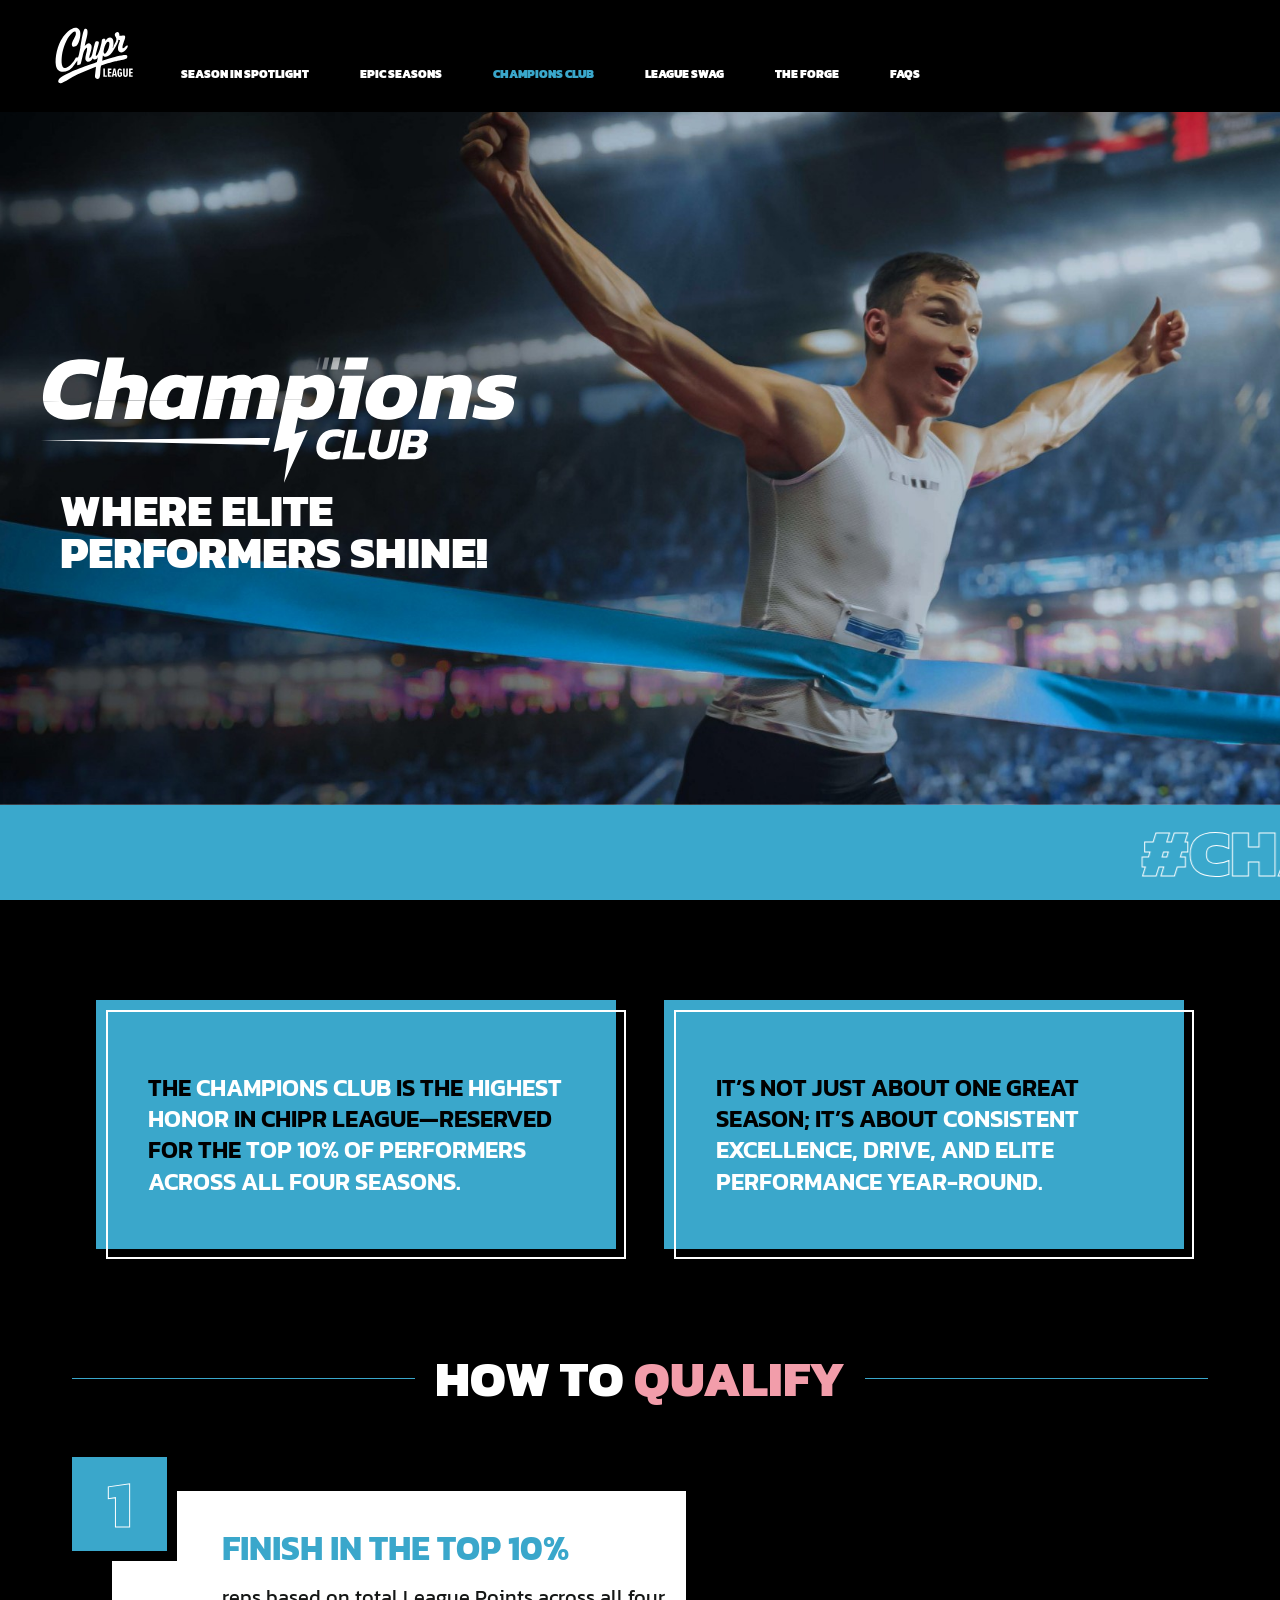
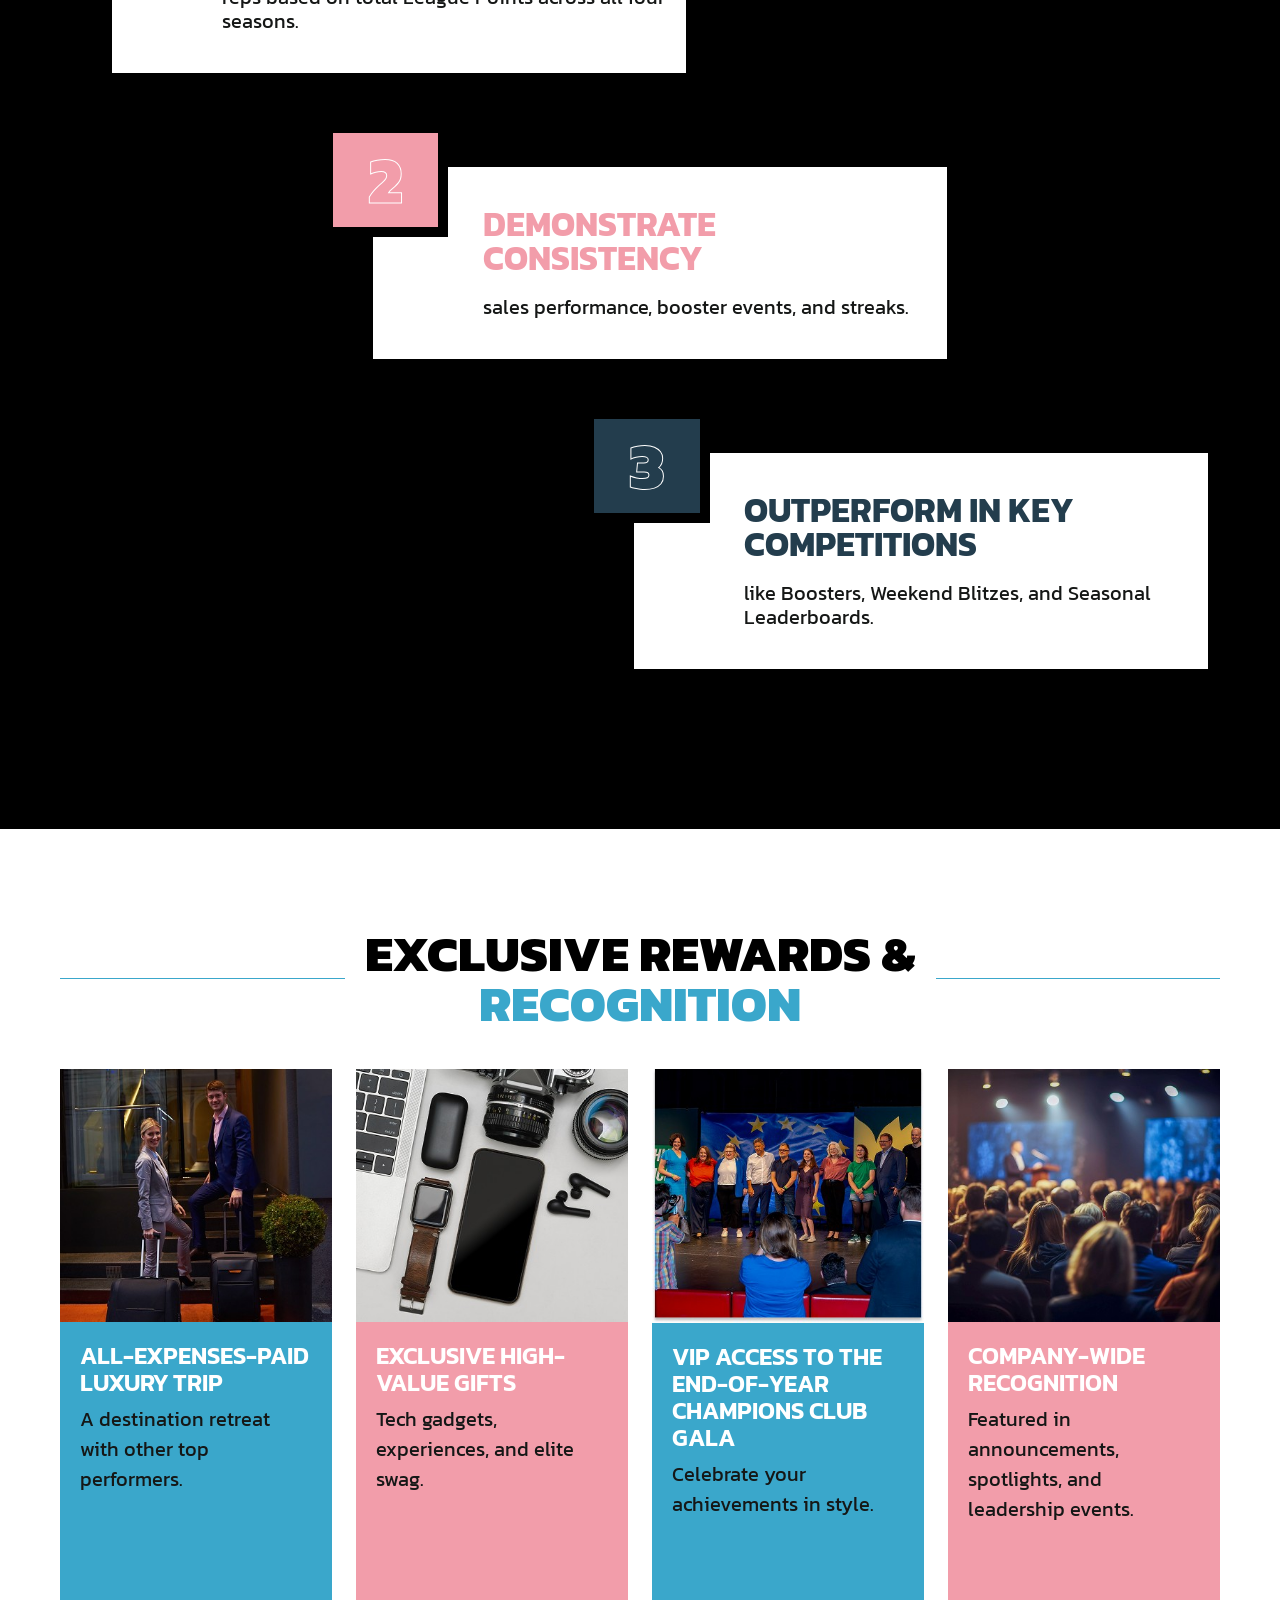
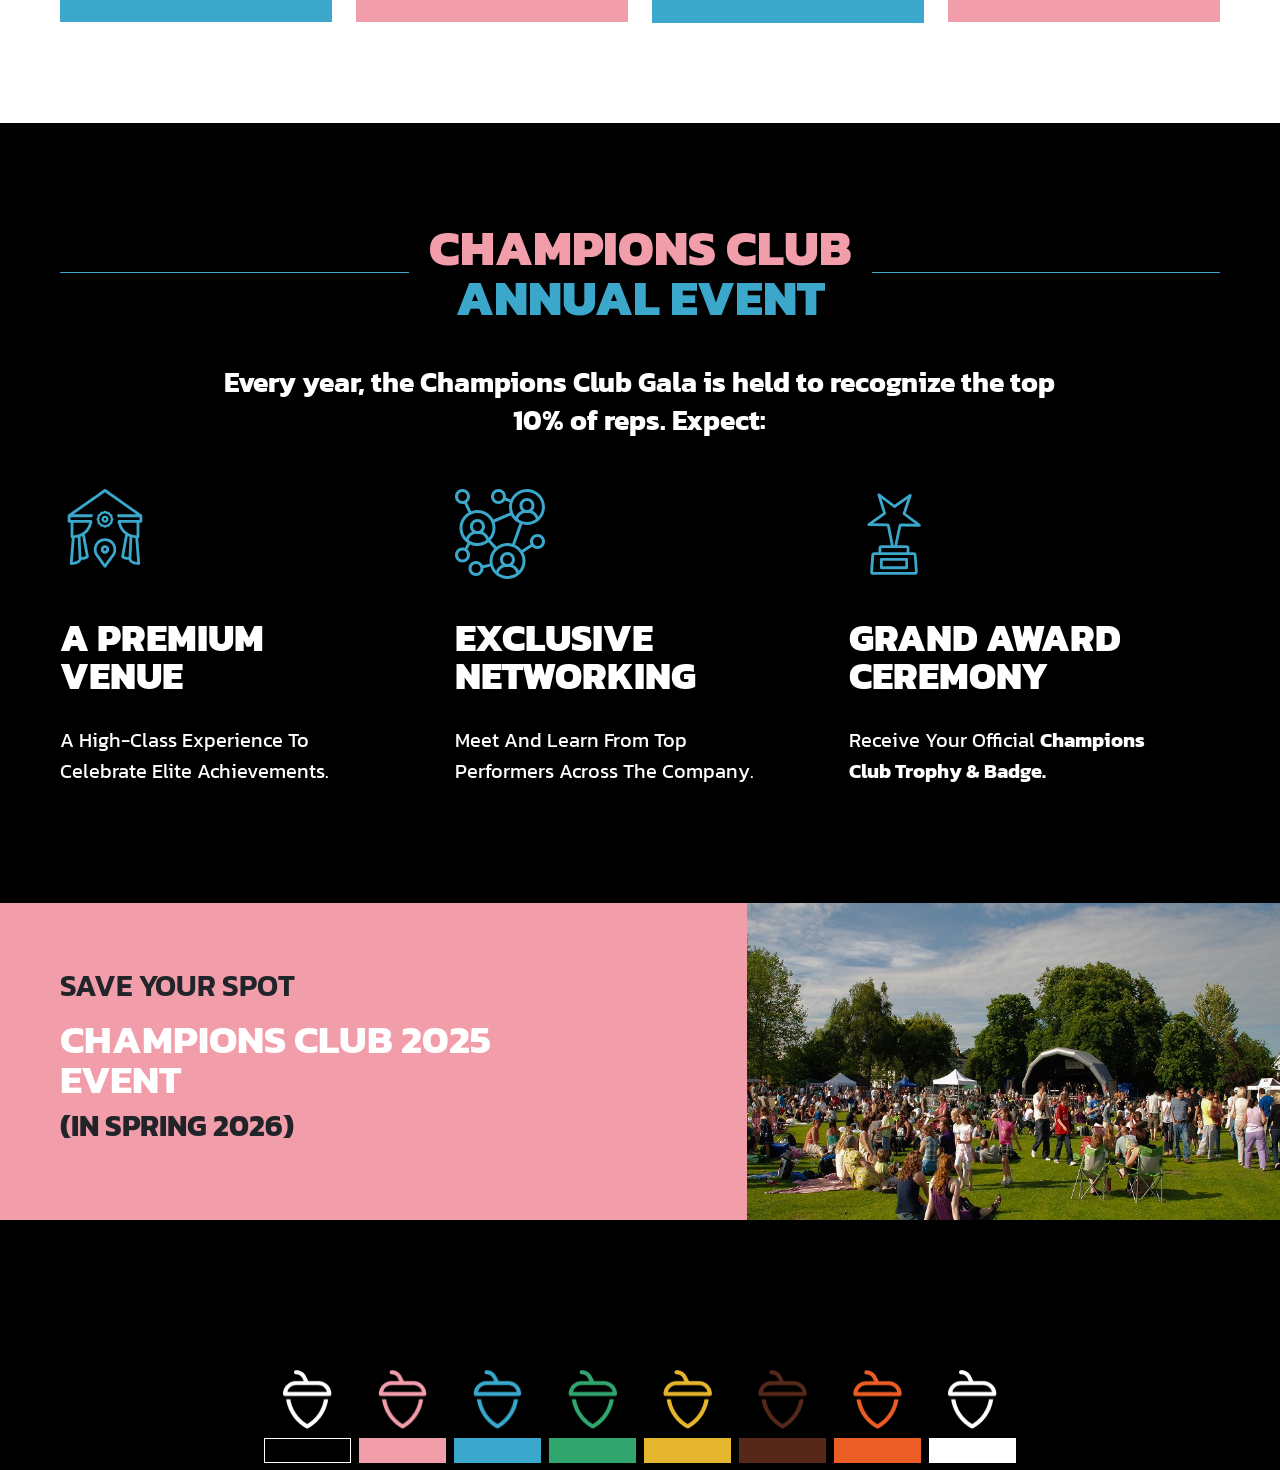
==== champions-club.html @ 9222c704 "PAGE 5 responsive" ====
<!DOCTYPE html>
<html lang="en">
<head>
    <meta charset="UTF-8">
    <meta name="viewport" content="width=device-width, initial-scale=1.0">
    <title>Chipr</title>
    <link href="./libs/bootstrap-5.3.3-dist/css/bootstrap.min.css" rel="stylesheet" integrity="sha384-QWTKZyjpPEjISv5WaRU9OFeRpok6YctnYmDr5pNlyT2bRjXh0JMhjY6hW+ALEwIH" crossorigin="anonymous">
    <link rel="stylesheet" type="text/css" href="./libs/slick-1.8.1/slick/slick.css"/>
    <link rel="stylesheet" type="text/css" href="./libs/slick-1.8.1/slick/slick-theme.css"/>
    <link rel="stylesheet" href="./css/common.css">
    <link rel="stylesheet" href="./css/champions-club.css">
</head>
<body>
    <!-- Header -->
    <header id="header">
        <nav class="navbar fixed-top navbar-expand-lg bg-body-tertiary navbar-dark bg-dark">
            <div class="container-fluid align-items-end px-lg-5 px-xs-5 bg-black">
                <a class="navbar-brand" href="./"></a>
                <button class="navbar-toggler" type="button" data-bs-toggle="collapse"  data-bs-target="#navbarSupportedContent" aria-controls="navbarSupportedContent" aria-expanded="false" aria-label="Toggle navigation">
                    <span class="navbar-toggler-icon"></span>
                </button>
                <div class="collapse navbar-collapse" id="navbarSupportedContent">
                    <ul class="navbar-nav me-auto mb-2 mb-lg-0">
                        <li class="nav-item">
                            <a class="nav-link text-uppercase season" href="./season-in-spotlight.html">Season in spotlight</a>
                        </li>
                        <li class="nav-item">
                            <a class="nav-link text-uppercase epic" href="./epic-seasons.html">epic seasons</a>
                        </li>
                        <li class="nav-item">
                            <a class="nav-link text-uppercase champions" aria-current="page" href="./champions-club.html">champions club</a>
                        </li>
                        <li class="nav-item">
                            <a class="nav-link text-uppercase league" href="./league-swag.html">league swag</a>
                        </li>
                        <li class="nav-item">
                            <a class="nav-link text-uppercase forge" href="./the-forge.html">the forge</a>
                        </li>
                        <li class="nav-item">
                            <a class="nav-link text-uppercase faqs" href="./faqs.html">faqs</a>
                        </li>
                    </ul>
                </div>
            </div>
        </nav>
    </header>
    <!-- Body -->
    <!-- section hero -->
    <section class="top-slider">
        <div class="slider-images">
            <div class="slider-logo mx-common">
                <img alt="Building" class="slider-img-2" src="./images/champions-club/slider-2.svg" />
                <h3 class="change-text">Where Elite Performers Shine!</h3>
            </div>
        </div>
    </section>
    <!-- Marquee -->
    <marquee width="100%" direction="left" height="100px">
        <span>#championsclub</span><span> | </span><span>#earnyourplace</span>
        <span>#championsclub</span><span> | </span><span>#earnyourplace</span>
        <span>#championsclub</span><span> | </span><span>#earnyourplace</span>
        <span>#championsclub</span><span> | </span><span>#earnyourplace</span>
        <span>#championsclub</span><span> | </span><span>#earnyourplace</span>
        <span>#championsclub</span><span> | </span><span>#earnyourplace</span>
        <span>#championsclub</span><span> | </span><span>#earnyourplace</span>
        <span>#championsclub</span><span> | </span><span>#earnyourplace</span>
        <span>#championsclub</span><span> | </span><span>#earnyourplace</span>
        <span>#championsclub</span><span> | </span><span>#earnyourplace</span>
    </marquee>
    <!-- about -->
    <div class="container-fluid about-champions-league">
        <div class="justify-content-center">
            <div class="mx-common">
                <div class="row">
                    <div class="col-lg-6 col-12 what-chipr ps-lg-5 pe-lg-4 mb-5 mb-lg-0">
                        <div class="about-champions-league-content">
                            <p>The <span>Champions Club</span> is the <span>highest honor</span> in Chipr League—reserved for the <span>top 10% of performers across all four seasons.</span></p>
                            <div class="border-white"></div>
                        </div>
                    </div>
                    <div class="col-lg-6 col-12 why-chipr ps-lg-4 pe-lg-5">
                        <div class="about-champions-league-content">
                            <p>It’s not just about one great season; it’s about <span>consistent excellence, drive, and elite performance year-round.</span></p>
                            <div class="border-white"></div>
                        </div>
                    </div>
                </div>
            </div>
        </div>
    </div> 
    <!-- about -->
    <div class="container-fluid how-to-qualify">
        <div class="justify-content-center">
            <div class="mx-common champions-club-carousel">
                <div class="champions-club-carousel-header mb-5">
                    <h2 class="text-center"><span class="text-1">How to</span>&nbsp;<span class="text-2">Qualify</span></h2>
                    <div class="title-border-bottom"></div>
                </div>
                <div class="row champions-club-carousel-slider">
                    <div class="qualify-1 position-relative qualify-container">
                        <div class="count">1</div>
                        <div class="qualify-desc">
                            <h6>Finish in the Top 10%</h6>
                            <p>reps based on total League Points across all four seasons.</p>
                        </div>
                    </div>
                    <div class="qualify-2 position-relative qualify-container">
                        <div class="count">2</div>
                        <div class="qualify-desc">
                            <h6>Demonstrate consistency</h6>
                            <p>sales performance, booster events, and streaks.</p>
                        </div>
                    </div>
                    <div class="qualify-3 position-relative qualify-container">
                        <div class="count">3</div>
                        <div class="qualify-desc">
                            <h6>Outperform in key competitions</h6>
                            <p>like Boosters, Weekend Blitzes, and Seasonal Leaderboards.</p>
                        </div>
                    </div>
                </div>
            </div>
        </div>
    </div> 
    <!-- Exclusive Rewards -->
    <div class="mx-common exclusive-rewards">
        <div class="exclusive-rewards-header">
            <h2 class="text-center"><span class="text-1">Exclusive Rewards &</span></br><span class="text-2">Recognition</span></h2>
            <div class="title-border-bottom"></div>
        </div>
        <div class="row exclusive-rewards-slider">
            <div class="col-3">
                <div class="top-img"><img class="w-100" src="./images/champions-club/recognition1.jpg" /></div>
                <div class="content-1">
                    <h6>All-Expenses-Paid Luxury Trip</h6>
                    <p>A destination retreat with other top performers.</p>
                </div>
            </div>
            <div class="col-3">
                <div class="top-img"><img class="w-100" src="./images/champions-club/recognition2.jpg" /></div>
                <div class="content-2">
                    <h6>Exclusive High-Value Gifts</h6>
                    <p>Tech gadgets, experiences, and elite swag.</p>
                </div>
            </div>
            <div class="col-3">
                <div class="top-img"><img class="w-100" src="./images/champions-club/recognition3.jpg" /></div>
                <div class="content-3">
                    <h6>VIP Access to the End-of-Year Champions Club Gala</h6>
                    <p>Celebrate your achievements in style.</p>
                </div>
            </div>
            <div class="col-3">
                <div class="top-img"><img class="w-100" src="./images/champions-club/recognition4.jpg" /></div>
                <div class="content-4">
                    <h6>Company-Wide Recognition</h6>
                    <p>Featured in announcements, spotlights, and leadership events.</p>
                </div>
            </div>
        </div>
    </div>
    <!-- Annual event -->
    <div class="container-fluid annual-event">
        <div class="mx-common ">
            <div class="annual-event-header">
                <h2 class="text-center"><span class="text-1">Champions Club</span></br><span class="text-2">Annual Event</span></h2>
                <div class="title-border-bottom"></div>
            </div>
            <div class="sub-heading">Every year, the Champions Club Gala is held to recognize the top 10% of reps. Expect:</div>
            <div class="row annual-event-slider">
                <div class="col-md-4 col-12 annual-event-content">
                    <div class="top-img"><img src="./images/champions-club/annual-event-1.svg" /></div>
                    <h6>A Premium Venue</h6>
                    <p>A high-class experience to celebrate elite achievements.</p>
                </div>
                <div class="col-md-4 col-12 annual-event-content">
                    <div class="top-img"><img src="./images/champions-club/annual-event-2.svg" /></div>
                    <h6>Exclusive Networking</h6>
                    <p>Meet and learn from top performers across the company.</p>
                </div>
                <div class="col-md-4 col-12 annual-event-content">
                    <div class="top-img"><img src="./images/champions-club/annual-event-3.svg" /></div>
                    <h6>Grand Award Ceremony</h6>
                    <p>Receive your official <span>Champions Club Trophy & Badge.</span></p>
                </div>
            </div>
        </div>
    </div>
    <!-- save spot -->
    <div class="container-fluid save-spot">
        <div class="row">
            <div class="col-lg-7 col-md-6 save-spot-left p-0">
                <div class="save-spot-left-content mx-common">
                    <h6>Save Your Spot</h6>
                    <h5>Champions Club 2025 Event</h5>
                    <p>(in Spring 2026)</p>
                </div>
            </div>
            <div class="col-lg-5 col-md-6 d-none d-md-block save-spot-right p-0">
                <img class="w-100" src="/images/champions-club/save-spot.jpg" />
            </div>
        </div>
    </div>
    <!-- Footer -->
    <footer id="footer">
        <div class="d-flex justify-content-center text-center gap-2">
            <div class="nut nut-white">
                <img src="./images/footer/nut-white.png" />
                <span class="nut-border"></span>
            </div>
            <div class="nut nut-cream">
                <img src="./images/footer/nut-cream.png" />
                <span class="nut-border"></span>
            </div>
            <div class="nut nut-blue">
                <img src="./images/footer/nut-blue.png" />
                <span class="nut-border"></span>
            </div>
            <div class="nut nut-green">
                <img src="./images/footer/nut-green.png" />
                <span class="nut-border"></span>
            </div>
            <div class="nut nut-yellow">
                <img src="./images/footer/nut-yellow.png" />
                <span class="nut-border"></span>
            </div>
            <div class="nut nut-brown">
                <img src="./images/footer/nut-brown.png" />
                <span class="nut-border"></span>
            </div>
            <div class="nut nut-orange">
                <img src="./images/footer/nut-orange.png" />
                <span class="nut-border"></span>
            </div>
            <div class="nut nut-white-2">
                <img src="./images/footer/nut-white.png" />
                <span class="nut-border"></span>
            </div>
        </div>
    </footer>
    <script src="./libs/jquery/jquery-3.7.1.min.js"></script>
    <script src="./libs/bootstrap-5.3.3-dist/js/bootstrap.bundle.min.js" integrity="sha384-YvpcrYf0tY3lHB60NNkmXc5s9fDVZLESaAA55NDzOxhy9GkcIdslK1eN7N6jIeHz" crossorigin="anonymous"></script>
    <script type="text/javascript" src="./libs/slick-1.8.1/slick/slick.min.js"></script>
    <script src="./js/common.js" ></script>
    <script src="./js/champions-club.js" ></script>
    <script>
        document.activePage = "champions"
    </script>
</body>
</html>
---- css/common.css ----
@font-face {
    font-family: 'Black';
    src: url('../fonts/Kanit/Kanit-Black.ttf');
}
@font-face {
    font-family: 'BlackItalic';
    src: url('../fonts/Kanit/Kanit-BlackItalic.ttf');
}
@font-face {
    font-family: 'Bold';
    src: url('../fonts/Kanit/Kanit-Bold.ttf');
}
@font-face {
    font-family: 'BoldItalic';
    src: url('../fonts/Kanit/Kanit-BoldItalic.ttf');
}
@font-face {
    font-family: 'ExtraBold';
    src: url('../fonts/Kanit/Kanit-ExtraBold.ttf');
}
@font-face {
    font-family: 'ExtraBoldItalic';
    src: url('../fonts/Kanit/Kanit-ExtraBoldItalic.ttf');
}
@font-face {
    font-family: 'ExtraLight';
    src: url('../fonts/Kanit/Kanit-ExtraLight.ttf');
}
@font-face {
    font-family: 'ExtraLightItalic';
    src: url('../fonts/Kanit/Kanit-LightItalic.ttf');
}
@font-face {
    font-family: 'Italic';
    src: url('../fonts/Kanit/Kanit-Italic.ttf');
}
@font-face {
    font-family: 'Light';
    src: url('../fonts/Kanit/Kanit-Light.ttf');
}
@font-face {
    font-family: 'LightItalic';
    src: url('../fonts/Kanit/Kanit-LightItalic.ttf');
}
@font-face {
    font-family: 'Medium';
    src: url('../fonts/Kanit/Kanit-Medium.ttf');
}
@font-face {
    font-family: 'MediumItalic';
    src: url('../fonts/Kanit/Kanit-MediumItalic.ttf');
}
@font-face {
    font-family: 'Regular';
    src: url('../fonts/Kanit/Kanit-Regular.ttf');
}
@font-face {
    font-family: 'SemiBold';
    src: url('../fonts/Kanit/Kanit-SemiBold.ttf');
}
@font-face {
    font-family: 'SemiBoldItalic';
    src: url('../fonts/Kanit/Kanit-SemiBoldItalic.ttf');
}
@font-face {
    font-family: 'Thin';
    src: url('../fonts/Kanit/Kanit-Thin.ttf');
}
@font-face {
    font-family: 'ThinItalic';
    src: url('../fonts/Kanit/Kanit-ThinItalic.ttf');
}
body {
    font-family: "Regular";
    font-size: 2vw; /* 2% of the viewport width */
}
#header nav {
    height: 112px;
}
#header nav, #footer{
    background-color: #000 !important;
}
#header .nav-item .nav-link {
    font-family: "Black";
    font-size: 17px;
    line-height: 135%;
}
#navbarSupportedContent .navbar-nav {
    gap: 35px;
}
.navbar-brand {
    width: 90px;
    margin-right: 35px;
    background: url(../images/header/logo.svg) no-repeat;
    background-size: 100%;
    height: 69px;
    transition: all 200ms ease-in-out;
}
.navbar-brand:hover {
    background: url("../images/header/logo-hover.svg") no-repeat;
    background-size: 100%;
    transition: all 200ms ease-in-out;
}
#footer > div {
    padding-top: 150px;
    height: 250px;
    background: #000;
}
#footer {
    height: 100px;
}
.nav-link {
    color: #fff;
}
header#header {
    margin-bottom: 110px;
}
.navbar-nav .nav-link.active,
.navbar-nav .nav-link:hover {
    color: #3AA7CB;
}
.nut .nut-border {
    width: 87px;
    height: 25px;
    display: flex;
    margin-top: 8px;
}
.nut-white .nut-border {
    border: 1px solid #fff;
}
.nut-cream .nut-border {
    border: 1px solid #F29DAA;
    background-color: #F29DAA;
}
.nut-blue .nut-border {
    border: 1px solid #3AA8CC;
    background-color: #3AA8CC;
}
.nut-green .nut-border {
    border: 1px solid #30A56E;
    background-color: #30A56E;
}
.nut-yellow .nut-border {
    border: 1px solid #E5B52E;
    background-color: #E5B52E;
}
.nut-brown .nut-border {
    border: 1px solid #55281A;
    background-color: #55281A;
}
.nut-orange .nut-border {
    border: 1px solid #EC5D25;
    background-color: #EC5D25;
}
.nut-white-2 .nut-border {
    border: 1px solid #fff;
    background-color: #fff;
}
.nut {
    position: relative;
}
.nut img {
    position: absolute;
    height: 59px;
    position: absolute;
    height: 59px;
    margin: 0 auto;
    text-align: center;
    left: 0;
    right: 0;
}
.nut .nut-border {
    width: 87px;
    height: 25px;
    display: block;
    margin-top: 8px;
    top: 60px;
    position: relative;
}

marquee {
    background-color: #3AA8CC;
    font-family: "Black";
    font-size: 66px;
    line-height: 84.5%;
    text-transform: uppercase;
    text-shadow: 1px solid #fff;
    -webkit-text-stroke: 1px #fff;
    -webkit-text-fill-color: transparent;
    height: 95px;
    padding: 20px;
    display: block;
}

.mx-common {
    margin: 0 180px;
}
.px-common {
    padding: 0 180px;
}
.ps-common {
    padding-left: 180px;
}
.pe-common {
    padding-right: 180px;
}

/* applies to small devices (landscape phones, less than 768px) */
/* applies to medium devices (tablets, less than 992px) */
@media (max-width: 991.98px) {
    .mx-common {
        margin: 0 50px;
    }
    .px-common {
        padding: 0 50px;
    }
    .ps-common {
        padding-left: 50px;
    }
    .pe-common {
        padding-right: 50px;
    }
    .navbar-brand {
        width: 48px;
        height: 37px;
    }
    #header nav {
        height: 80px;
    }
    header#header {
        margin-bottom: 80px;
    }
    .top-slider .slider-images .overlay {
        padding: 25px 0;
    }
    marquee {
        font-size: 46px;
        height: 63px;
        padding: 11px;
    }
    #footer > div {
        height: 105px;
        padding-top: 50px;
    }
    .nut .nut-border {
        width: 39px;
        height: 11px;
        top: 30px;
    }
    .nut img {
        height: 27px;
    }
}

/* Apply styles starting from medium devices and up to extra large devices */
@media (min-width: 992px) and (max-width: 1399.98px) {
    .mx-common {
        margin: 0 60px;
    }
    .px-common {
        padding: 0 60px;
    }
    .ps-common {
        padding-left: 60px;
    }
    .pe-common {
        padding-right: 60px;
    }
    #header .nav-item .nav-link {
        font-size: 12px;
    }
}
---- css/champions-club.css ----
.top-slider .slider-images {
    position: relative;
    background: url("../images/champions-club/slider-1.jpg");
    background-size: cover;
    height: calc(100vh - 205px);
    background-position: center;
    display: flex;
    align-items: center;
}
.top-slider .slider-logo {
    position: relative;
    left: -45px;
}
.top-slider .slider-logo h3 {
    font-family: "ExtraBold";
    font-size: 55px;
    line-height: 94%;
    color: #fff;
    text-transform: uppercase;
    padding-left: 45px;
    width: 70%;
}

.about-champions-league {
    padding: 100px 0;
    background-color: #000;
}
.about-champions-league .about-champions-league-content {
    font-family: "SemiBold";
    background-color: #3AA7CB;
    position: relative;
    color: #000;
    padding: 10%;
    text-transform: uppercase;
    height: 100%;
}
.about-champions-league .about-champions-league-content span {
    color: #fff;
}
.about-champions-league .about-champions-league-content p {
    font-size: 33px;
    line-height: 130.5%;
    margin: 20px 0 0 0;
}
.about-champions-league .about-champions-league-content .color-gray {
    color: #000;
}
.border-white {
    position: absolute;
    left: 10px;
    top: 10px;
    border: 2px solid #fff;
    width: 100%;
    height: 100%;
}
.champions-club-carousel .champions-club-carousel-header {
    padding: 0;
    position: relative;
}
.champions-club-carousel .champions-club-carousel-header h2 {
    font-family: "ExtraBold";
    font-size: 60px;
    color: #fff;
    text-transform: uppercase;
    display: flex;
    justify-content: center;
    background: #000;
    width: max-content;
    margin: 0 auto;
    z-index: 1;
    position: relative;
    padding: 0 20px;
}
.champions-club-carousel .champions-club-carousel-header .title-border-bottom {
    position: absolute;
    left: 0;
    right: 0;
    width: 100%;
    bottom: 50%;
    border-bottom: 1px solid #3AA7CB;
}
.how-to-qualify {
    background: #000;
    padding-bottom: 100px;
}
.champions-club-carousel .champions-club-carousel-header h2 .text-2 {
    color: #F29DAA;
}
.champions-club-carousel .carousel > div {
    margin: -50px 0;
}
.champions-club-carousel .carousel img {
    width: 60%;
    margin-bottom: 46px;
    margin-top: 40px;
}
/* .champions-club-carousel .carousel .qualify-1 {
    text-align: left;
}
.champions-club-carousel .carousel .qualify-2 {
    text-align: center;
}
.champions-club-carousel .carousel .qualify-3 {
    text-align: right;
} */
.champions-club-carousel-slider .qualify-container {
    width: 55%;
}
.champions-club-carousel-slider .qualify-container .count {
    background: #3AA7CB;
    font-family: "ExtraBold";
    font-size: 76px;
    -webkit-text-stroke: 1px #fff;
    -webkit-text-fill-color: transparent;
    padding: 20px 40px;
    line-height: 64px;
    box-shadow: 5px 5px 0px 5px #000;
    width: max-content;
    z-index: 2;
    position: relative;
}
.champions-club-carousel-slider .qualify-container .qualify-desc {
    background: #fff;
    padding: 50px 20px 50px 110px;
    width: calc(100% - 40px);
    position: relative;
    top: -60px;
    left: 40px;
}
.champions-club-carousel-slider .qualify-container h6 {
    color: #3AA7CB;
    font-family: "Bold";
    font-size: 38px;
    line-height: 34px;
    text-transform: uppercase;
    transition: font-size 0.2s ease-in;
}
.champions-club-carousel-slider .qualify-container p {
    color: #151716;
    font-size: 22px;
    line-height: 24px;
    margin-bottom: 0;
    margin-top: 20px;
}
.champions-club-carousel-slider .qualify-container.qualify-2 {
    margin: 0 auto;
}
.champions-club-carousel-slider .qualify-container.qualify-2 .count {
    background: #F29DAA;
}
.champions-club-carousel-slider .qualify-container.qualify-2 h6 {
    color: #F29DAA;
}
.champions-club-carousel-slider .qualify-container.qualify-3 {
    margin-left: auto;
}
.champions-club-carousel-slider .qualify-container.qualify-3 .count {
    background: #233D4D;
}
.champions-club-carousel-slider .qualify-container.qualify-3 h6 {
    color: #233D4D;
}
.champions-club-carousel-slider .qualify-container.qualify-1:hover .qualify-desc {
    background: #3AA7CB;
}
.champions-club-carousel-slider .qualify-container.qualify-2:hover .qualify-desc {
    background: #F29DAA;
}
.champions-club-carousel-slider .qualify-container.qualify-3:hover .qualify-desc {
    background: #233D4D;
}
.champions-club-carousel-slider .qualify-container:hover .qualify-desc h6 { 
    color: #fff;
    font-size: 39px;
    transition: all 0.2s ease-in;
}
/* exclusive rewards */
.exclusive-rewards {
    padding: 100px 0;
}
.exclusive-rewards .exclusive-rewards-header {
    padding: 0;
    position: relative;
    margin-bottom: 40px;
}
.exclusive-rewards .exclusive-rewards-header h2 {
    font-family: "ExtraBold";
    font-size: 60px;
    color: #fff;
    text-transform: uppercase;
    background: #fff;
    width: fit-content;
    margin: 0 auto;
    z-index: 1;
    position: relative;
    padding: 0 20px;
    line-height: 100%;
}
.exclusive-rewards .exclusive-rewards-header .title-border-bottom {
    position: absolute;
    left: 0;
    right: 0;
    width: 100%;
    bottom: 50%;
    border-bottom: 1px solid #3AA7CB;
}
.exclusive-rewards-slider .top-img {
    overflow: hidden;
}
.exclusive-rewards-slider .top-img img {
    scale: 1;
    transition: scale 0.2s ease-in-out;
}
.exclusive-rewards-slider > div:hover .top-img img {
    scale: 1.2;
    transition: scale 0.2s ease-in-out;
}
.exclusive-rewards .exclusive-rewards-header h2 .text-1 {
    color: #000;
}
.exclusive-rewards .exclusive-rewards-header h2 .text-2 {
    color: #3AA7CB;
}
.exclusive-rewards-slider .content-1,
.exclusive-rewards-slider .content-3 {
    background-color: #3AA7CB;
    padding: 20px;
    height: 300px;
}
.exclusive-rewards-slider .content-2,
.exclusive-rewards-slider .content-4 {
    background-color: #F29DAA;
    padding: 20px;
    height: 300px;
}
.exclusive-rewards-slider h6 {
    font-family: "SemiBold";
    font-size: 28px;
    line-height: 113%;
    color: #fff;
    text-transform: uppercase;
}
.exclusive-rewards-slider p {
    font-size: 22px;
    line-height: 30px;
    color: #151716;
}
/* Annual event */
.annual-event {
    padding: 100px 0;
    background-color: #000;
}
.annual-event .annual-event-header {
    padding: 0;
    position: relative;
}
.annual-event .annual-event-header h2 {
    font-family: "ExtraBold";
    font-size: 60px;
    color: #fff;
    text-transform: uppercase;
    background: #000;
    width: max-content;
    margin: 0 auto;
    z-index: 1;
    position: relative;
    padding: 0 20px;
    line-height: 100%;
    margin-bottom: 40px;
}
.annual-event .annual-event-header .title-border-bottom {
    position: absolute;
    left: 0;
    right: 0;
    width: 100%;
    bottom: 50%;
    border-bottom: 1px solid #3AA7CB;
}
.annual-event .annual-event-header h2 .text-1 {
    color: #F29DAA;
}
.annual-event .annual-event-header h2 .text-2 {
    color: #3AA7CB;
}
.annual-event .sub-heading {
    font-family: "Bold";
    font-size: 33px;
    line-height: 38px;
    color: #fff;
    text-align: center;
    width: 73%;
    margin: 10px auto 60px;
}
.annual-event .annual-event-content .top-img {
    height: 100px;
}
.annual-event .annual-event-content h6 {
    font-family: "ExtraBold";
    font-size: 48px;
    line-height: 100%;
    color: #fff;
    text-transform: uppercase;
    margin: 50px 0;
    width: 85%;
    transition: font-size 0.2s ease-in-out;
}
.annual-event .annual-event-content:hover h6 {
    font-size: 50px;
    transition: font-size 0.2s ease-in-out;
}
.annual-event .annual-event-content p {
    width: 90%;
    font-size: 22px;
    line-height: 31px;
    color: #fff;
    text-transform: capitalize;
}
.annual-event .annual-event-content p span {
    font-family: "Bold";
}
/* save spot */
.save-spot {
    overflow: hidden;
}
.save-spot .save-spot-left {
    display: flex;
    align-items: center;
    background-color: #F29DAA;
}
.save-spot .save-spot-left h6 {
    font-family: "SemiBold";
    font-size: 33px;
    text-transform: uppercase;
    line-height: 50px;
}
.save-spot .save-spot-left h5 {
    font-family: "Bold";
    font-size: 50px;
    line-height: 53px;
    text-transform: uppercase;
    color: #fff;
}
.save-spot .save-spot-left p {
    font-family: "Bold";
    font-size: 33px;
    line-height: 58px;
    text-transform: uppercase;
}
.save-spot .save-spot-right img {
    scale: 1;
    transition: scale 0.2s ease-in-out;
}
.save-spot:hover .save-spot-right img {
    scale: 1.2;
    transition: scale 0.2s ease-in-out;
}


/* applies to small devices (landscape phones, less than 768px) */
/* applies to medium devices (tablets, less than 992px) */
@media (max-width: 991.98px) {
    .top-slider .slider-images {
        background-position: 80%;
        height: calc(100vh - 143px);
        background-repeat: no-repeat;
    }
    .top-slider .slider-images .slider-img-2 {
        width: 300px;
    }
    .top-slider .slider-logo {
        left: -16px;
    }
    .top-slider .slider-logo h3 {
        font-size: 34px;
        padding-left: 10px;
        width: 336px;
    }
    .about-champions-league {
        padding: 50px 0;
    }
    .about-champions-league .about-champions-league-content p {
        font-size: 22px;
        line-height: 130.5%;
        margin: 0;
    }
    .how-to-qualify {
        padding-top: 50px;
        padding-bottom: 50px;
    }
    .champions-club-carousel .champions-club-carousel-header h2 {
        font-size: 26px;
        padding: 0 10px;
    }
    .champions-club-carousel-slider .qualify-container .count {
        font-size: 24px;
        padding: 12px 18px;
        line-height: 20px;
        box-shadow: 3px 3px 0px 3px #000;
    }
    .champions-club-carousel-slider .qualify-container .qualify-desc {
        padding: 35px 15px 15px 15px;
        width: calc(100% - 20px);
        top: -21px;
        left: 20px;
    }
    
    .champions-club-carousel-slider .qualify-container h6 {
        font-size: 20px;
        line-height: 24px;
    }
    .champions-club-carousel-slider .qualify-container:hover .qualify-desc h6 {
        font-size: 20px;
        line-height: 24px;
    }
    .champions-club-carousel-slider .qualify-container p {
        font-size: 16px;
        line-height: 18px;
        margin-bottom: 0;
        margin-top: 10px;
    }
    .exclusive-rewards {
        padding: 50px 0;
    }
    .exclusive-rewards .exclusive-rewards-header h2 {
        font-size: 30px;
        width: min-content;
        padding: 0 10px;
    }
    .annual-event {
        padding: 50px 0;
    }
    .annual-event .annual-event-header h2 {
        font-size: 30px;
        padding: 0 5px;
        margin-bottom: 20px;
    }
    .annual-event .sub-heading {
        font-size: 18px;
        line-height: 24px;
        width: 90%;
        margin: 5px auto 30px;
        font-family: 'Regular';
    }
    .annual-event-content {
        margin-bottom: 25px;
    }
    .annual-event .annual-event-content .top-img {
        height: auto;
    }
    .annual-event .annual-event-content .top-img img {
        width: 60px;
    }
    .annual-event .annual-event-content h6 {
        font-size: 24px;
        margin: 15px 0;
        width: 100%;
    }
    .annual-event .annual-event-content:hover h6 {
        font-size: 26px;
    }
    .annual-event .annual-event-content p {
        width: 100%;
        font-size: 16px;
        line-height: 24px;
    }
    .save-spot .save-spot-left .save-spot-left-content {
        padding: 25px 0;
    }
    .save-spot .save-spot-left h6 {
        font-size: 30px;
    }
    .save-spot .save-spot-left h5 {
        font-size: 42px;
        line-height: 42px;
    }
    .save-spot .save-spot-left p {
        font-size: 30px;
        margin-bottom: 0;
    }
    .save-spot {
        padding-bottom: 50px;
        background: #000;
    }
}

/* Apply styles starting from medium devices and up to extra large devices */
@media (min-width: 992px) and (max-width: 1399.98px) { 
    .top-slider .slider-images .slider-img-2 {
        width: 70%;
    }
    .top-slider .slider-logo h3 {
        font-size: 45px;
    }
    .about-champions-league .about-champions-league-content p {
        font-size: 24px;
    }
    .champions-club-carousel .champions-club-carousel-header h2 {
        font-size: 50px;
    }
    .champions-club-carousel-slider .qualify-container {
        max-width: 70%;
    }
    .champions-club-carousel-slider .qualify-container .qualify-desc {
        padding: 40px 20px 40px 110px;
    }
    .champions-club-carousel-slider .qualify-container h6 {
        font-size: 34px;
    }
    .champions-club-carousel-slider .qualify-container:hover .qualify-desc h6 {
        font-size: 36px;
    }
    .champions-club-carousel-slider .qualify-container p {
        font-size: 20px;
    }
    .champions-club-carousel-slider .qualify-container .count {
        font-size: 66px;
        padding: 15px 35px;
    }
    .exclusive-rewards .exclusive-rewards-header h2 {
        font-size: 50px;
    }
    .exclusive-rewards-slider h6 {
        font-size: 24px;
    }
    .exclusive-rewards-slider p {
        font-size: 20px;
    }
    .annual-event .annual-event-header h2 {
        font-size: 50px;
    }
    .annual-event .sub-heading {
        font-size: 28px;
        line-height: 38px;
        margin: 10px auto 50px;
    }
    .annual-event .annual-event-content .top-img img {
        height: 90px;
    }
    .annual-event .annual-event-content h6 {
        font-size: 38px;
    }
    .annual-event .annual-event-content:hover h6 {
        font-size: 40px;
    }
    .annual-event .annual-event-content h6 {
        margin: 30px 0;
    }
    .annual-event .annual-event-content p {
        font-size: 20px;
    }
    .save-spot-left-content {
        width: 60%;
    }
    .save-spot .save-spot-left h6 {
        font-size: 30px;
    }
    .save-spot .save-spot-left h5 {
        font-size: 40px;
        line-height: 40px;
    }
    .save-spot .save-spot-left p {
        font-size: 30px;
        line-height: 38px;
        text-transform: uppercase;
    }
}

@media (max-width: 766.98px) { 
    .exclusive-rewards-slider .slick-prev:before, 
    .exclusive-rewards-slider .slick-next:before {
        color: #000;
    }
    .champions-club-carousel-slider .qualify-container {
        width: 100%;
    }
    .exclusive-rewards-slider .content-1, 
    .exclusive-rewards-slider .content-3,
    .exclusive-rewards-slider .content-2, 
    .exclusive-rewards-slider .content-4 {
        height: 250px;
    }
    .exclusive-rewards-slider {
        max-width: 300px;
        margin: 0 auto;
    }
    .exclusive-rewards-slider > div:hover .top-img img {
        scale: 1;
    }
}
@media (min-width: 768px) and (max-width: 991.98px) { 
    .exclusive-rewards .exclusive-rewards-header h2 {
        width: fit-content;
        padding: 0 20px;
    }
    .exclusive-rewards-slider .content-1, 
    .exclusive-rewards-slider .content-3,
    .exclusive-rewards-slider .content-2, 
    .exclusive-rewards-slider .content-4 {
        padding: 10px;
        height: 250px;
    }
    .exclusive-rewards-slider h6 {
        font-size: 18px;
        line-height: 113%;
    }
    .exclusive-rewards-slider p {
        font-size: 16px;
        line-height: 20px;
    }
    .save-spot .save-spot-left h5 {
        font-size: 33px;
        line-height: 38px;
    }
}
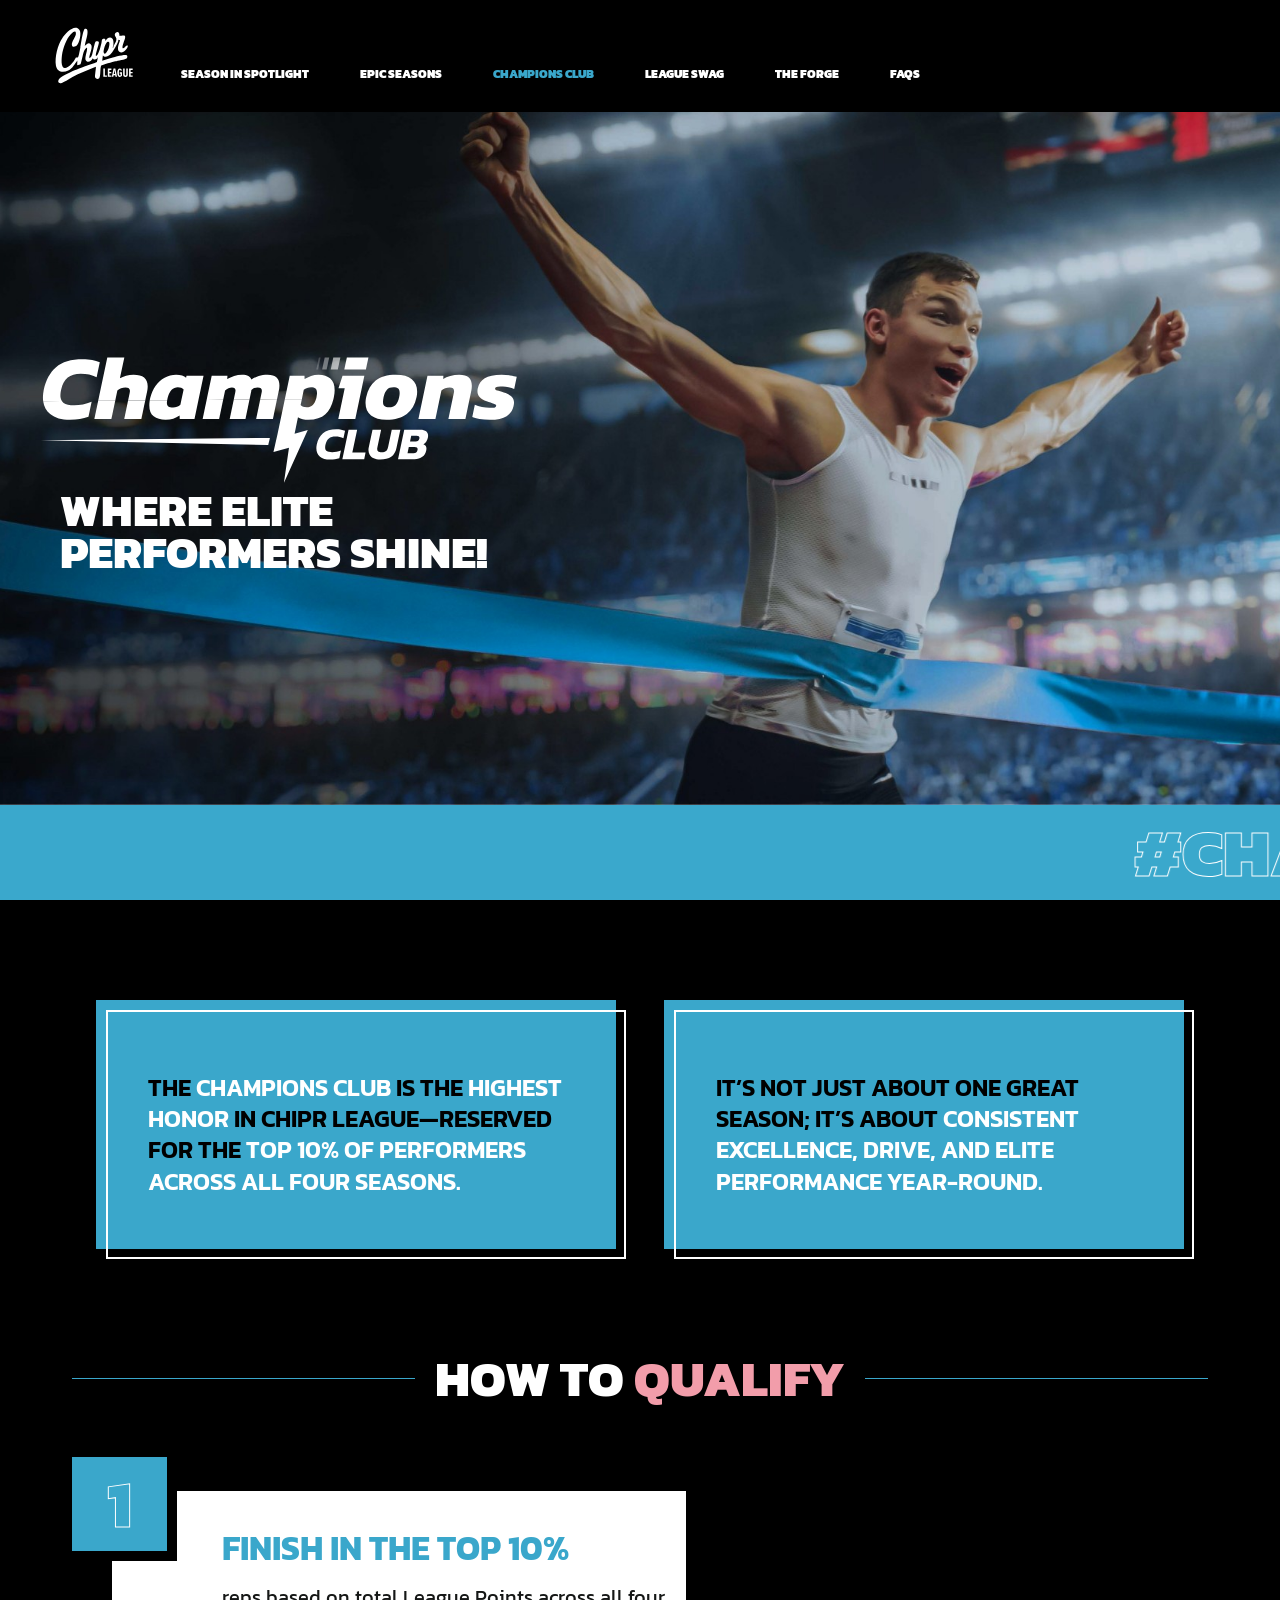
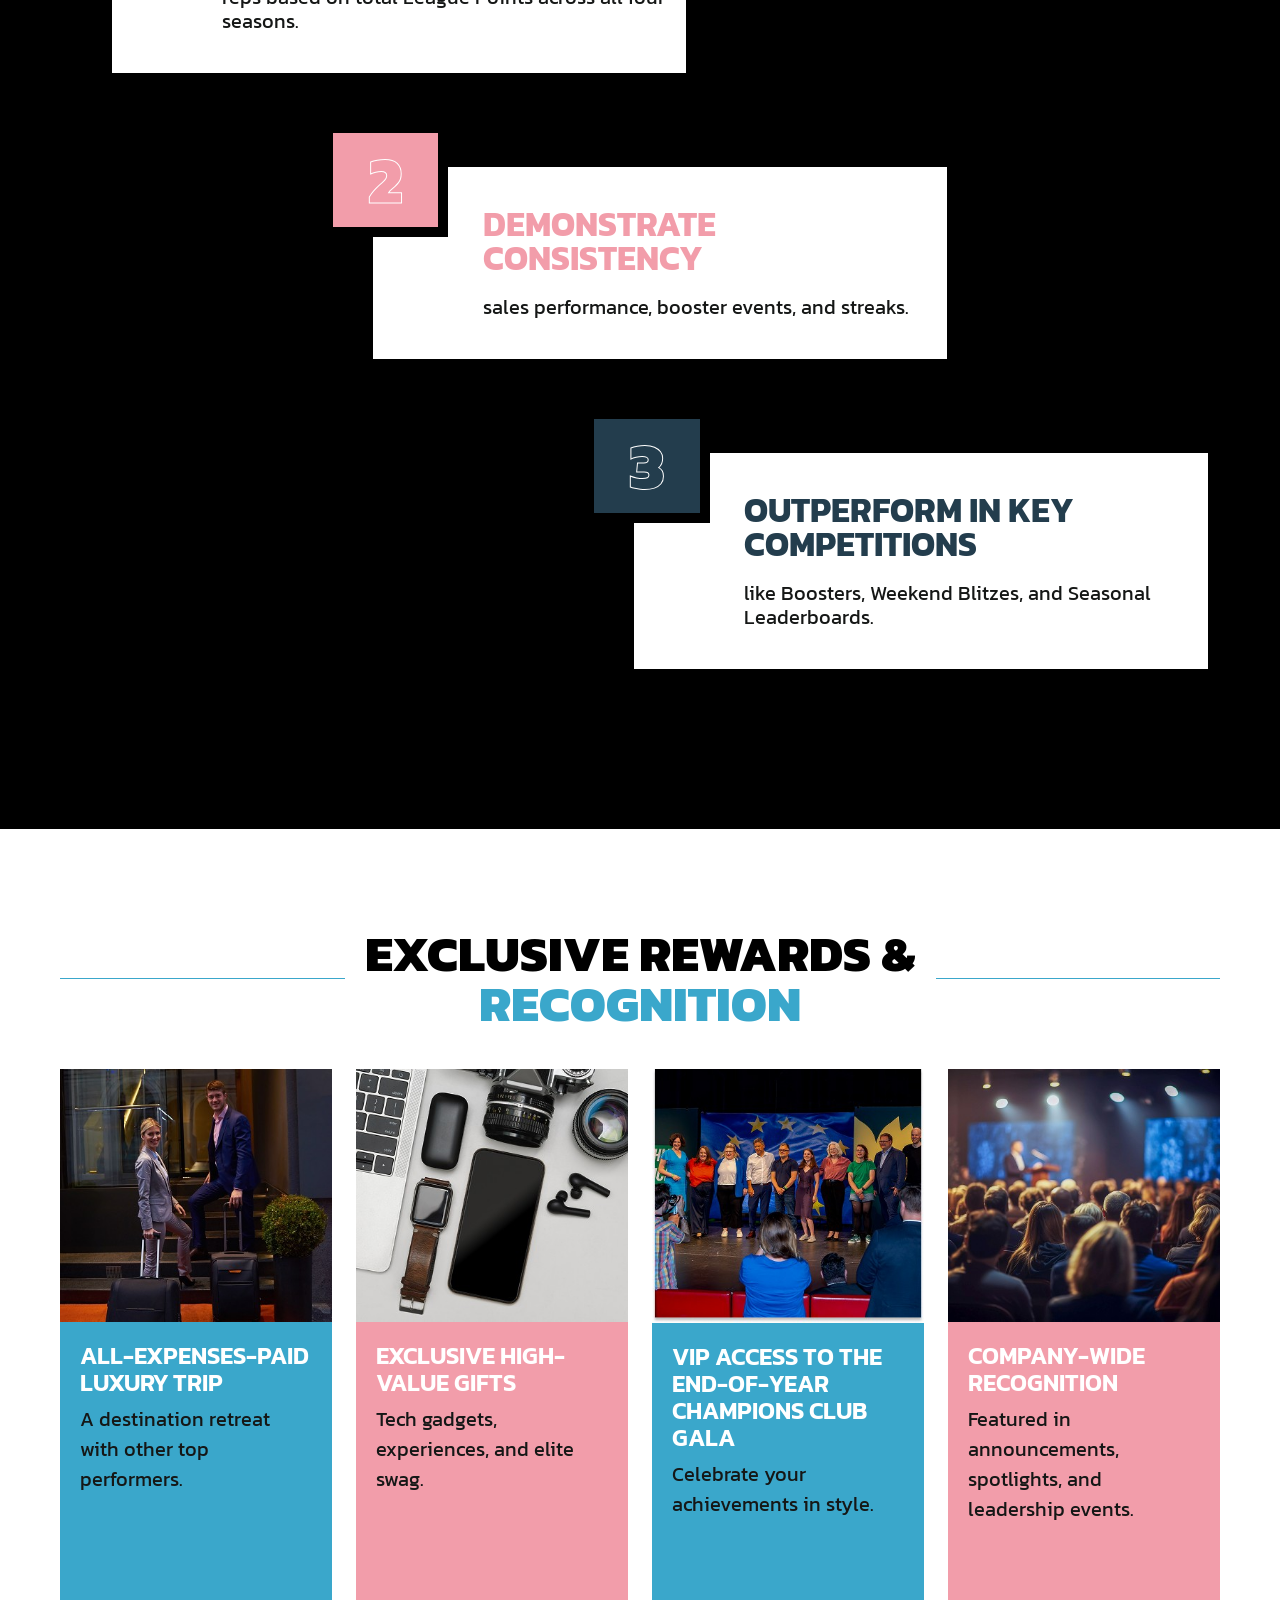
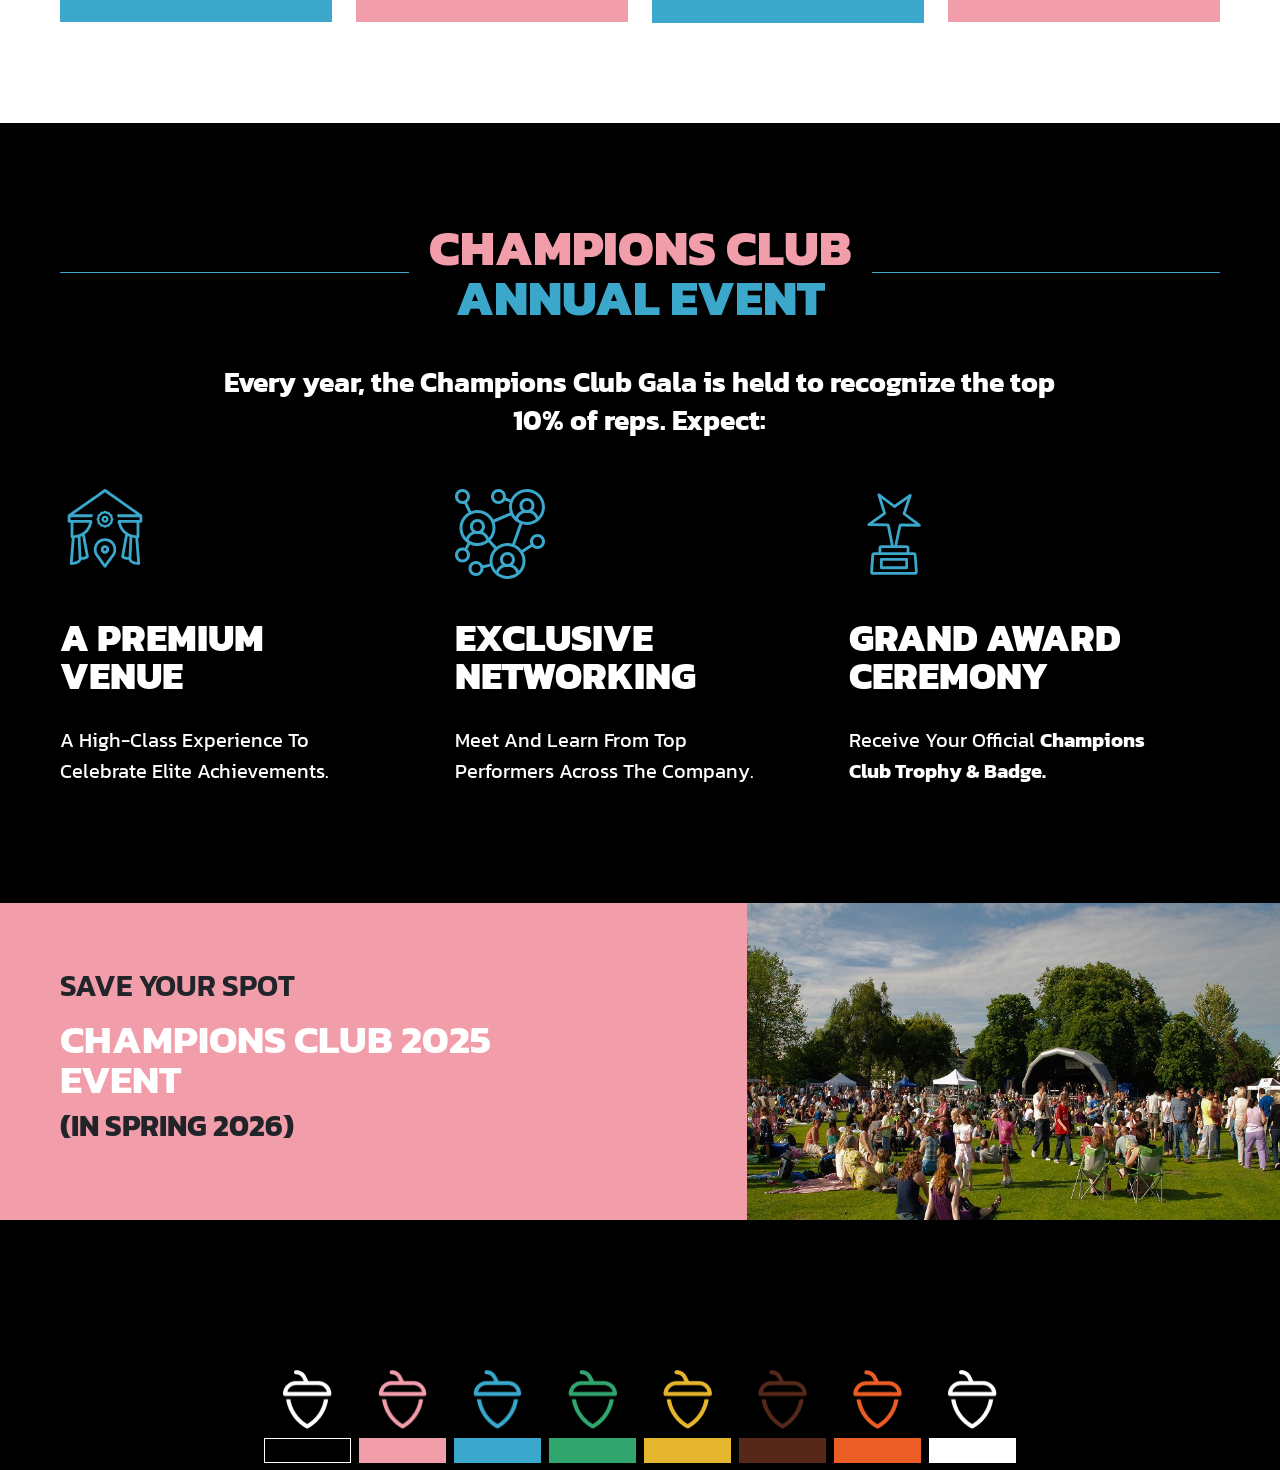
==== commit 22a19210: "PAGE 6 responsive" ====
--- a/champions-club.html
+++ b/champions-club.html
@@ -197,7 +197,7 @@
                 </div>
             </div>
             <div class="col-lg-5 col-md-6 d-none d-md-block save-spot-right p-0">
-                <img class="w-100" src="/images/champions-club/save-spot.jpg" />
+                <img class="w-100" src="./images/champions-club/save-spot.jpg" />
             </div>
         </div>
     </div>
--- a/css/champions-club.css
+++ b/css/champions-club.css
@@ -407,6 +407,7 @@
     .champions-club-carousel-slider .qualify-container h6 {
         font-size: 20px;
         line-height: 24px;
+        min-height: 48px;
     }
     .champions-club-carousel-slider .qualify-container:hover .qualify-desc h6 {
         font-size: 20px;
@@ -451,12 +452,12 @@
         width: 60px;
     }
     .annual-event .annual-event-content h6 {
-        font-size: 24px;
+        font-size: 20px;
         margin: 15px 0;
         width: 100%;
     }
     .annual-event .annual-event-content:hover h6 {
-        font-size: 26px;
+        font-size: 20px;
     }
     .annual-event .annual-event-content p {
         width: 100%;
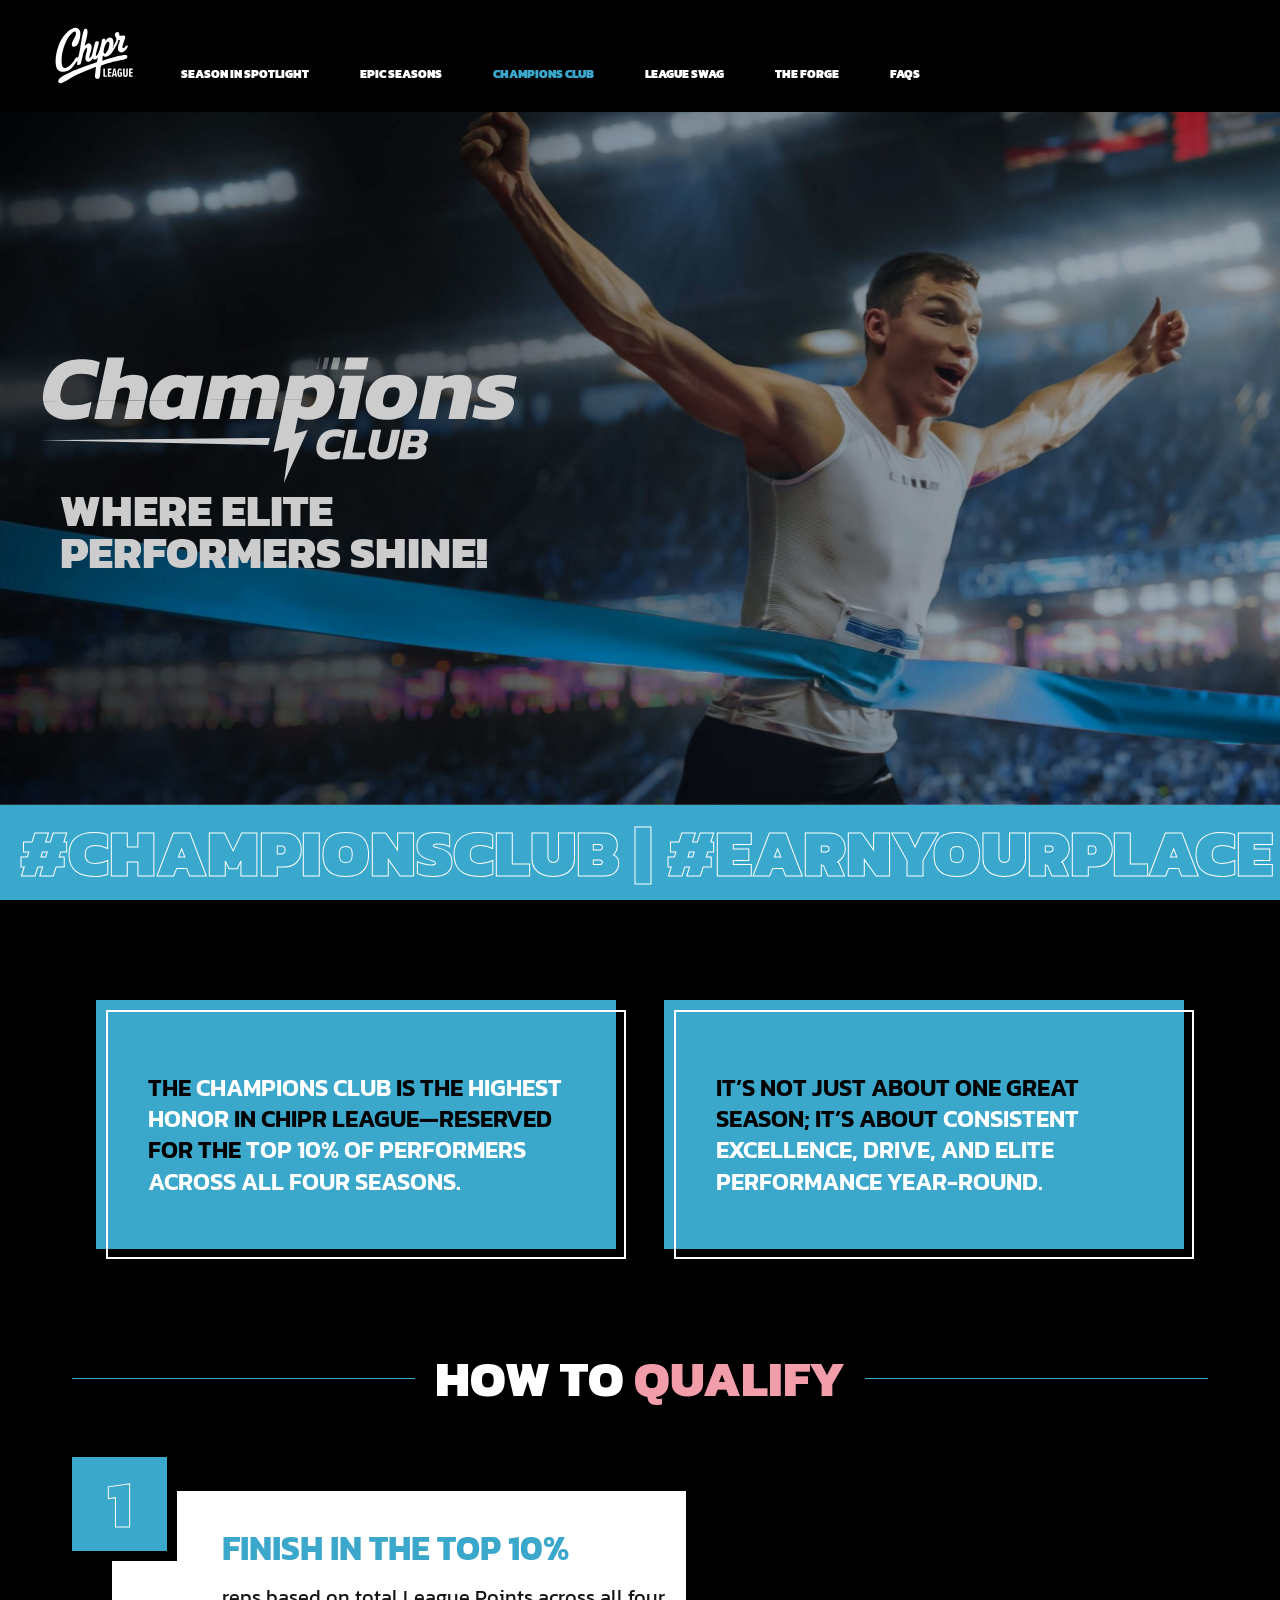
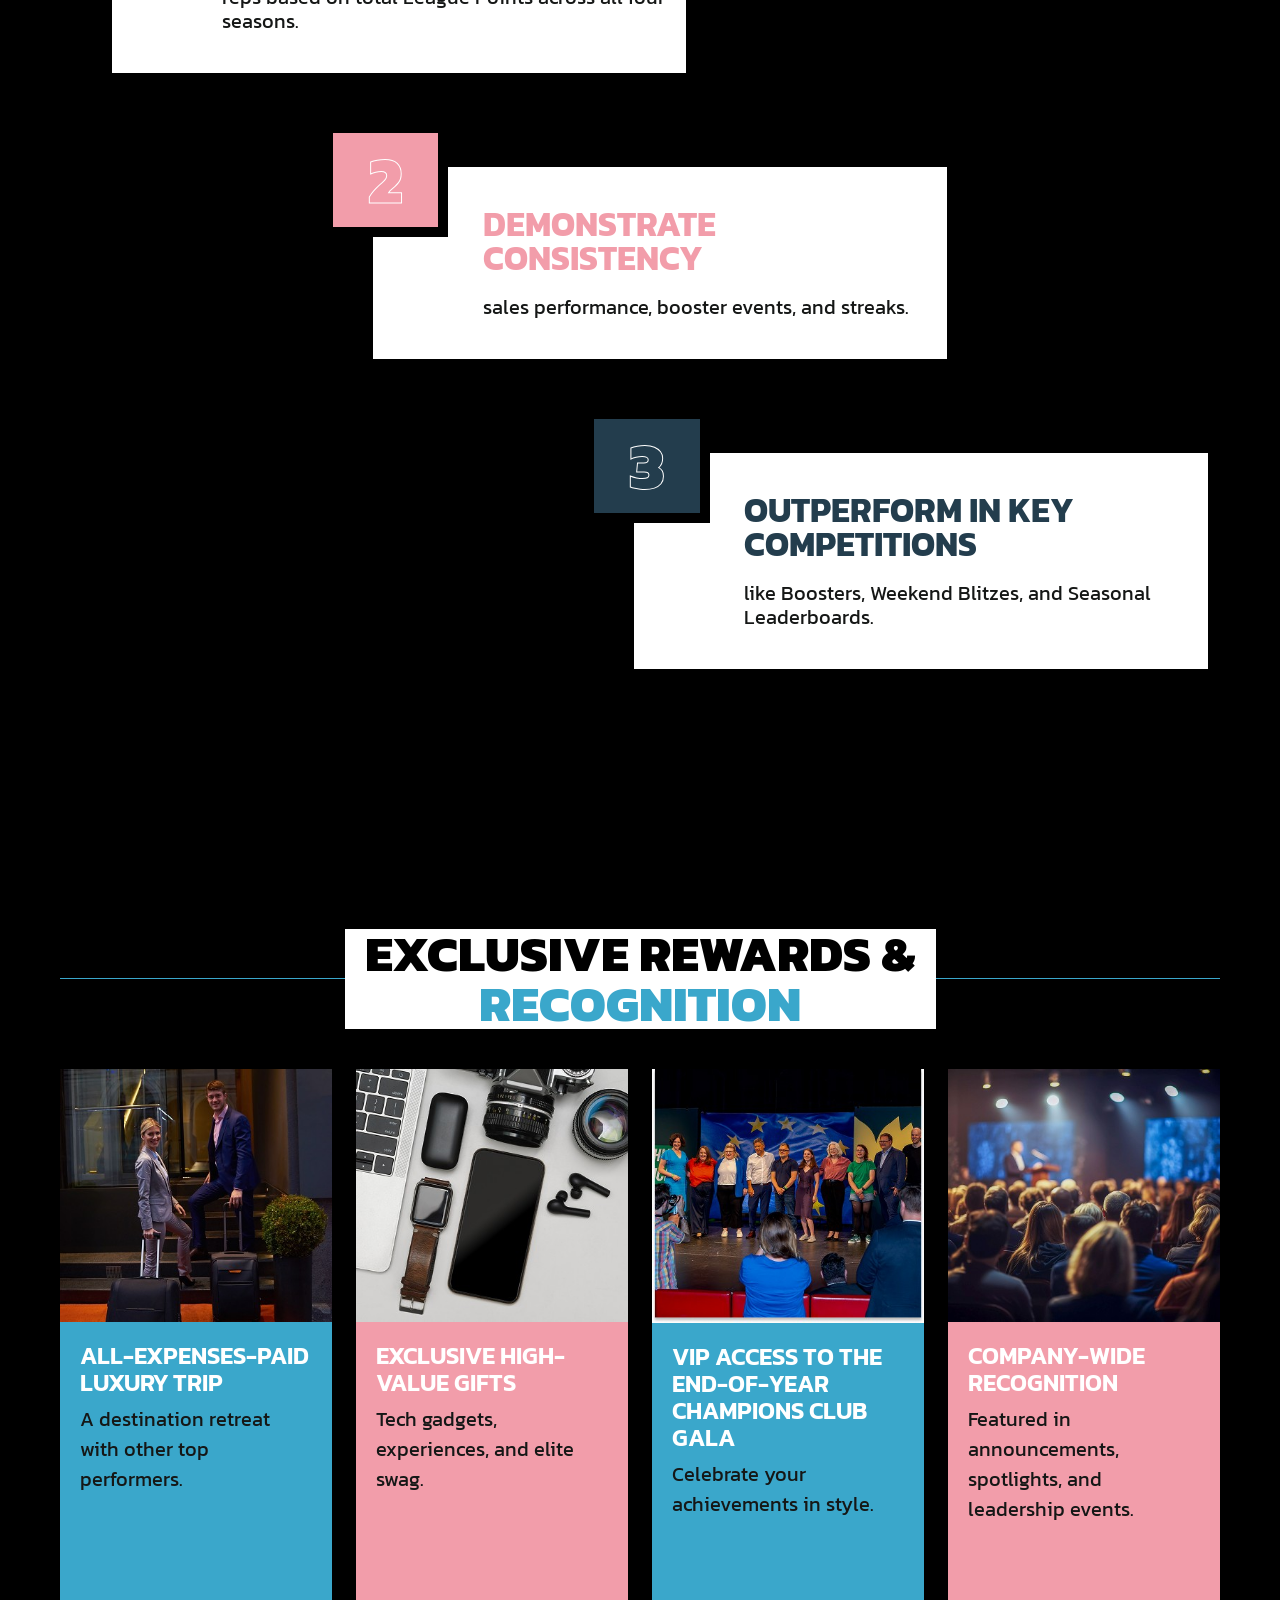
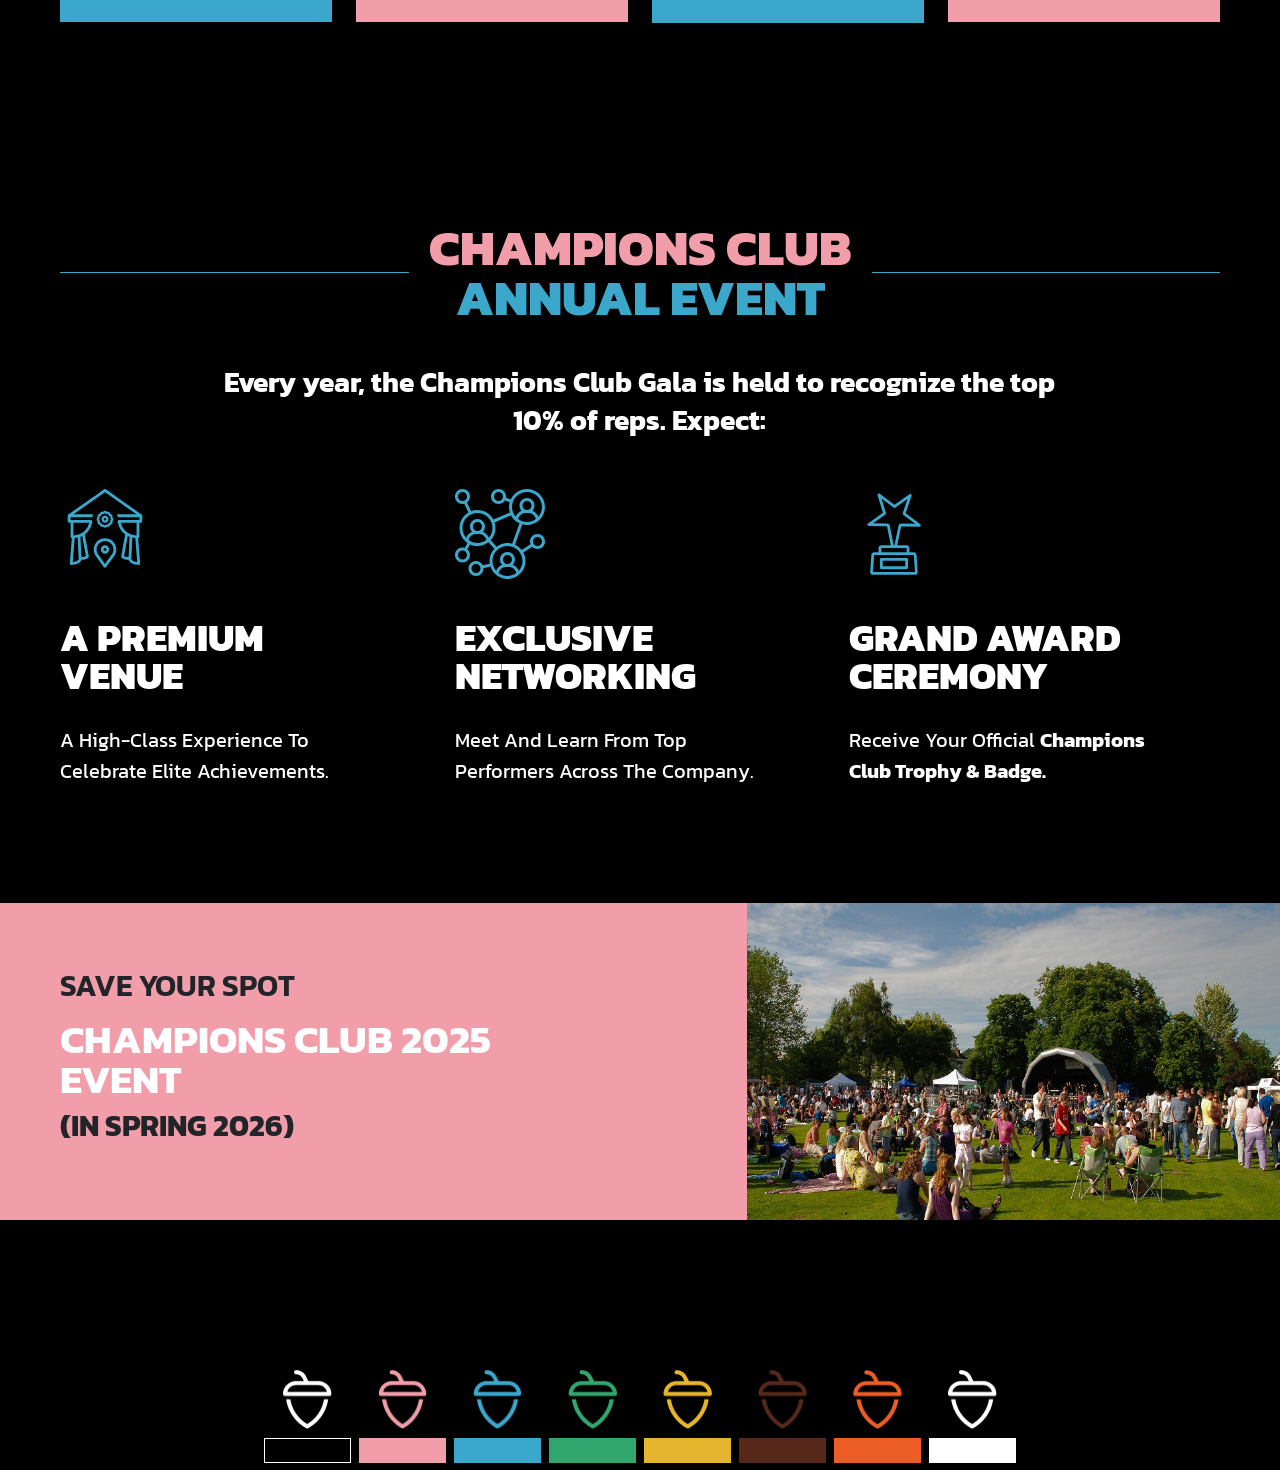
==== commit f01c7b86: "PAGE 7 responsive" ====
--- a/champions-club.html
+++ b/champions-club.html
@@ -14,7 +14,7 @@
     <!-- Header -->
     <header id="header">
         <nav class="navbar fixed-top navbar-expand-lg bg-body-tertiary navbar-dark bg-dark">
-            <div class="container-fluid align-items-end px-lg-5 px-xs-5 bg-black">
+            <div class="container-fluid align-items-end px-lg-5 px-4 bg-black">
                 <a class="navbar-brand" href="./"></a>
                 <button class="navbar-toggler" type="button" data-bs-toggle="collapse"  data-bs-target="#navbarSupportedContent" aria-controls="navbarSupportedContent" aria-expanded="false" aria-label="Toggle navigation">
                     <span class="navbar-toggler-icon"></span>
@@ -52,21 +52,24 @@
                 <img alt="Building" class="slider-img-2" src="./images/champions-club/slider-2.svg" />
                 <h3 class="change-text">Where Elite Performers Shine!</h3>
             </div>
+            <div class="overlay"></div>
         </div>
     </section>
     <!-- Marquee -->
-    <marquee width="100%" direction="left" height="100px">
-        <span>#championsclub</span><span> | </span><span>#earnyourplace</span>
-        <span>#championsclub</span><span> | </span><span>#earnyourplace</span>
-        <span>#championsclub</span><span> | </span><span>#earnyourplace</span>
-        <span>#championsclub</span><span> | </span><span>#earnyourplace</span>
-        <span>#championsclub</span><span> | </span><span>#earnyourplace</span>
-        <span>#championsclub</span><span> | </span><span>#earnyourplace</span>
-        <span>#championsclub</span><span> | </span><span>#earnyourplace</span>
-        <span>#championsclub</span><span> | </span><span>#earnyourplace</span>
-        <span>#championsclub</span><span> | </span><span>#earnyourplace</span>
-        <span>#championsclub</span><span> | </span><span>#earnyourplace</span>
-    </marquee>
+    <div class="marquee-container">
+        <div class="marquee-content" height="100px">
+            <span>#championsclub</span><span> | </span><span>#earnyourplace</span>
+            <span>#championsclub</span><span> | </span><span>#earnyourplace</span>
+            <span>#championsclub</span><span> | </span><span>#earnyourplace</span>
+            <span>#championsclub</span><span> | </span><span>#earnyourplace</span>
+            <span>#championsclub</span><span> | </span><span>#earnyourplace</span>
+            <span>#championsclub</span><span> | </span><span>#earnyourplace</span>
+            <span>#championsclub</span><span> | </span><span>#earnyourplace</span>
+            <span>#championsclub</span><span> | </span><span>#earnyourplace</span>
+            <span>#championsclub</span><span> | </span><span>#earnyourplace</span>
+            <span>#championsclub</span><span> | </span><span>#earnyourplace</span>
+        </div>
+    </div>
     <!-- about -->
     <div class="container-fluid about-champions-league">
         <div class="justify-content-center">
--- a/css/common.css
+++ b/css/common.css
@@ -73,6 +73,7 @@
 body {
     font-family: "Regular";
     font-size: 2vw; /* 2% of the viewport width */
+    background: #000;
 }
 #header nav {
     height: 112px;
@@ -87,6 +88,7 @@
 }
 #navbarSupportedContent .navbar-nav {
     gap: 35px;
+    transition: all 200ms ease-in-out;
 }
 .navbar-brand {
     width: 90px;
@@ -178,7 +180,12 @@
     position: relative;
 }
 
-marquee {
+.marquee-container {
+    width: 100%;
+    overflow: hidden;
+    white-space: nowrap;
+    display: flex;
+    position: relative;
     background-color: #3AA8CC;
     font-family: "Black";
     font-size: 66px;
@@ -192,6 +199,26 @@
     display: block;
 }
 
+.marquee-content {
+    display: flex;
+    gap: 15px; /* Adjust spacing */
+    min-width: 100%;
+    animation: marquee 8s linear infinite;
+}
+  
+@keyframes marquee {
+    from { transform: translateX(0); }
+    to { transform: translateX(-100%); } /* Moves only half so the second copy continues smoothly */
+}
+.overlay {
+    background: rgba(0, 0, 0, 0.2);
+    width: 100%;
+    height: 100%;
+    left: 0;
+    top: 0;
+    position: absolute;
+}
+
 .mx-common {
     margin: 0 180px;
 }
@@ -203,11 +230,63 @@
 }
 .pe-common {
     padding-right: 180px;
+}
+/* Modal */
+.modal-dialog .modal-content {
+    background: #000;
+}
+.modal-dialog .modal-header {
+    border: 0;
+}
+.modal-dialog .btn-close-custom {
+    height: 20px;
+    width: 20px;
+    display: flex;
+    flex-direction: column;
+    justify-content: center;
+    position: absolute;
+    top: 8px;
+    right: 15px;
+    background: none;
+    border: none;
+    padding: 0;
+}
+.modal-dialog .btn-close-custom::before,
+.modal-dialog .btn-close-custom::after {
+    position: absolute;
+    content: '';
+    width: 100%;
+    height: 1px;
+    background-color: #fff;
+}
+.modal-dialog .btn-close-custom::before {
+    transform: rotate(45deg);
+}
+.modal-dialog .btn-close-custom::after {
+    transform: rotate(-45deg);
+}
+.modal-dialog .modal-body iframe {
+    width: 100%;
+    height: 450px;
 }
 
 /* applies to small devices (landscape phones, less than 768px) */
 /* applies to medium devices (tablets, less than 992px) */
 @media (max-width: 991.98px) {
+    #navbarSupportedContent .navbar-nav {
+        gap: 10px;
+    }
+    .navbar-collapse {
+        margin: 10px 5px 25px;
+    }
+    #header .nav-item .nav-link {
+        font-family: "Regular";
+        font-size: 16px;
+    }
+    #header .nav-item .nav-link.active {
+        font-family: "Medium";
+        font-size: 18px;
+    }
     .mx-common {
         margin: 0 50px;
     }
@@ -233,7 +312,7 @@
     .top-slider .slider-images .overlay {
         padding: 25px 0;
     }
-    marquee {
+    .marquee-container {
         font-size: 46px;
         height: 63px;
         padding: 11px;
@@ -250,6 +329,10 @@
     .nut img {
         height: 27px;
     }
+    .modal-dialog .modal-body iframe {
+        width: 100%;
+        height: 315px;
+    }
 }
 
 /* Apply styles starting from medium devices and up to extra large devices */
@@ -269,4 +352,21 @@
     #header .nav-item .nav-link {
         font-size: 12px;
     }
-}+}
+
+@media (min-width: 992px) {
+    /* Default navbar styling */
+    #header nav.shrink {
+        height: 92px;
+    }
+    .navbar {
+        transition: all 0.2s ease-in-out;
+    }
+    .navbar.shrink .navbar-brand {
+        scale: 0.9;
+    }
+    .navbar.shrink #navbarSupportedContent .navbar-nav {
+        gap: 30px;
+    }
+}
+    
--- a/css/champions-club.css
+++ b/css/champions-club.css
@@ -33,6 +33,9 @@
     padding: 10%;
     text-transform: uppercase;
     height: 100%;
+}
+.about-champions-league .about-champions-league-content:hover {
+    background-color: #F29DAA;
 }
 .about-champions-league .about-champions-league-content span {
     color: #fff;
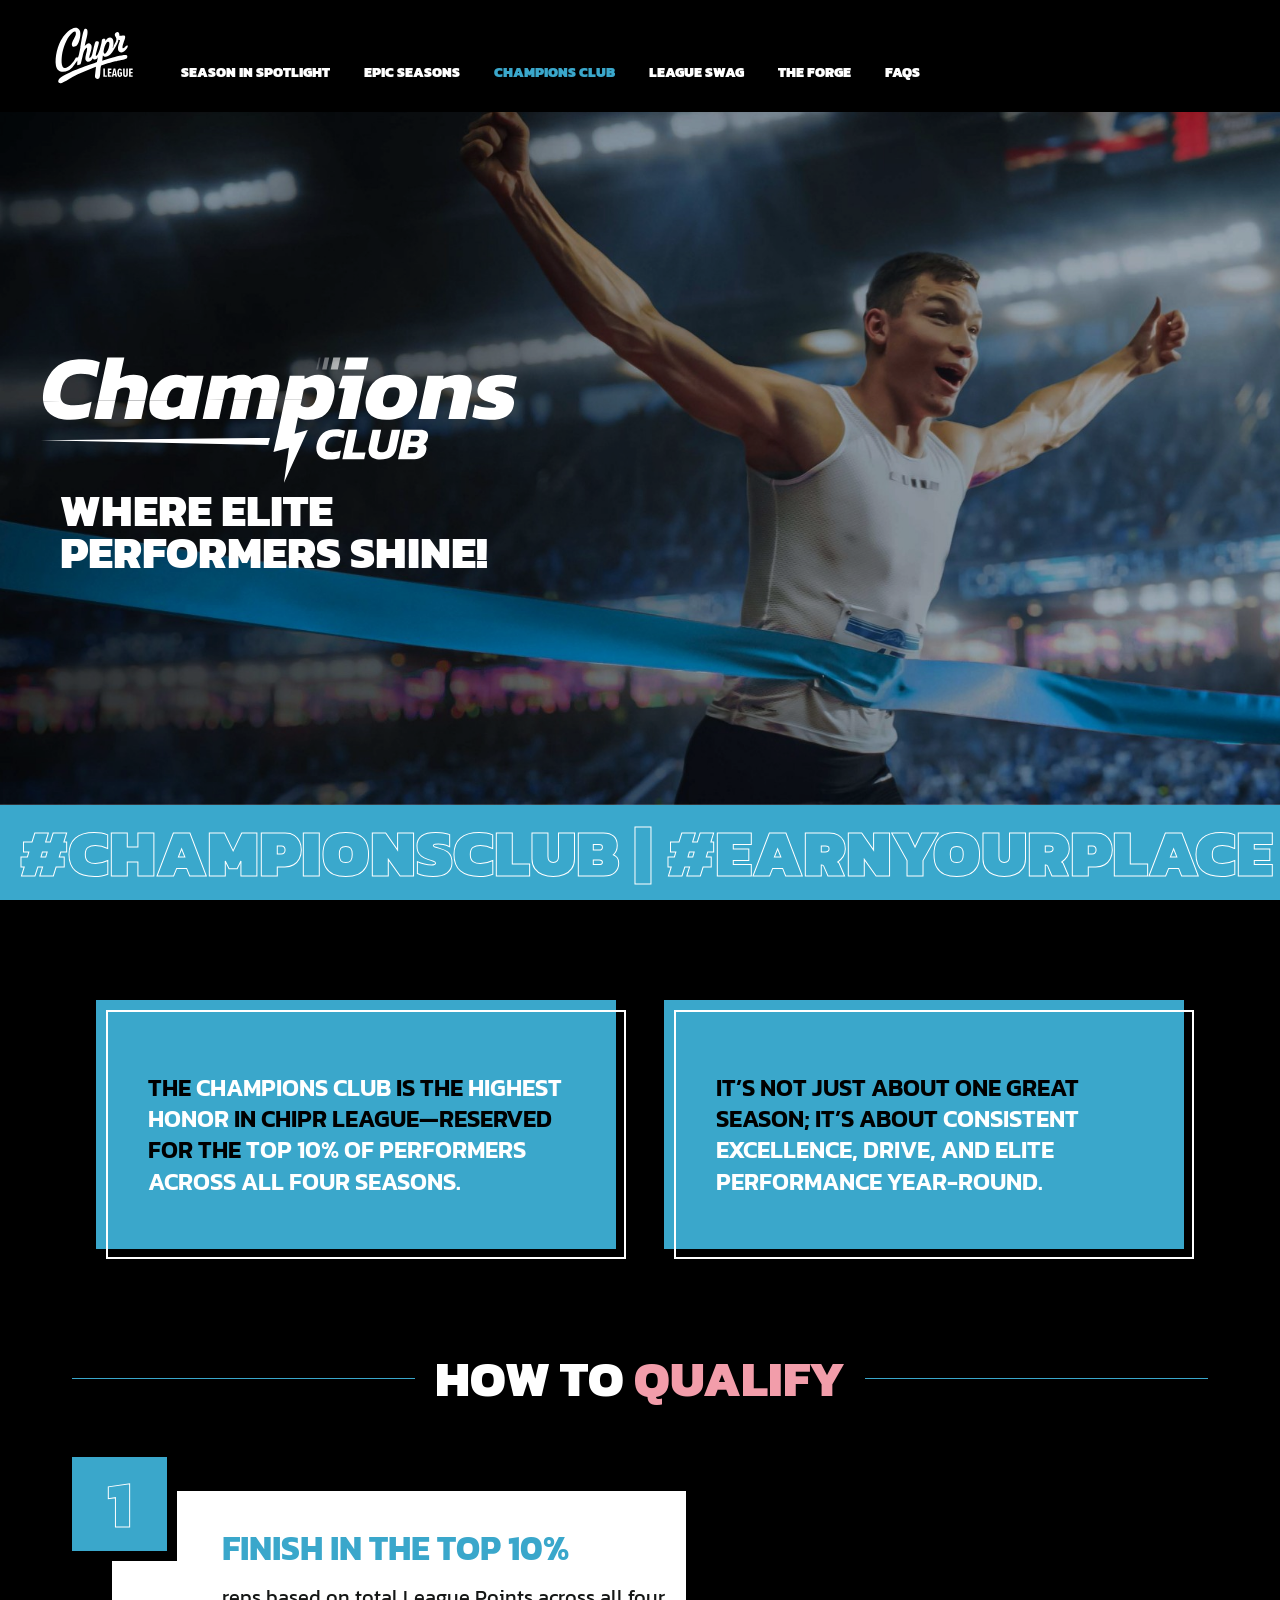
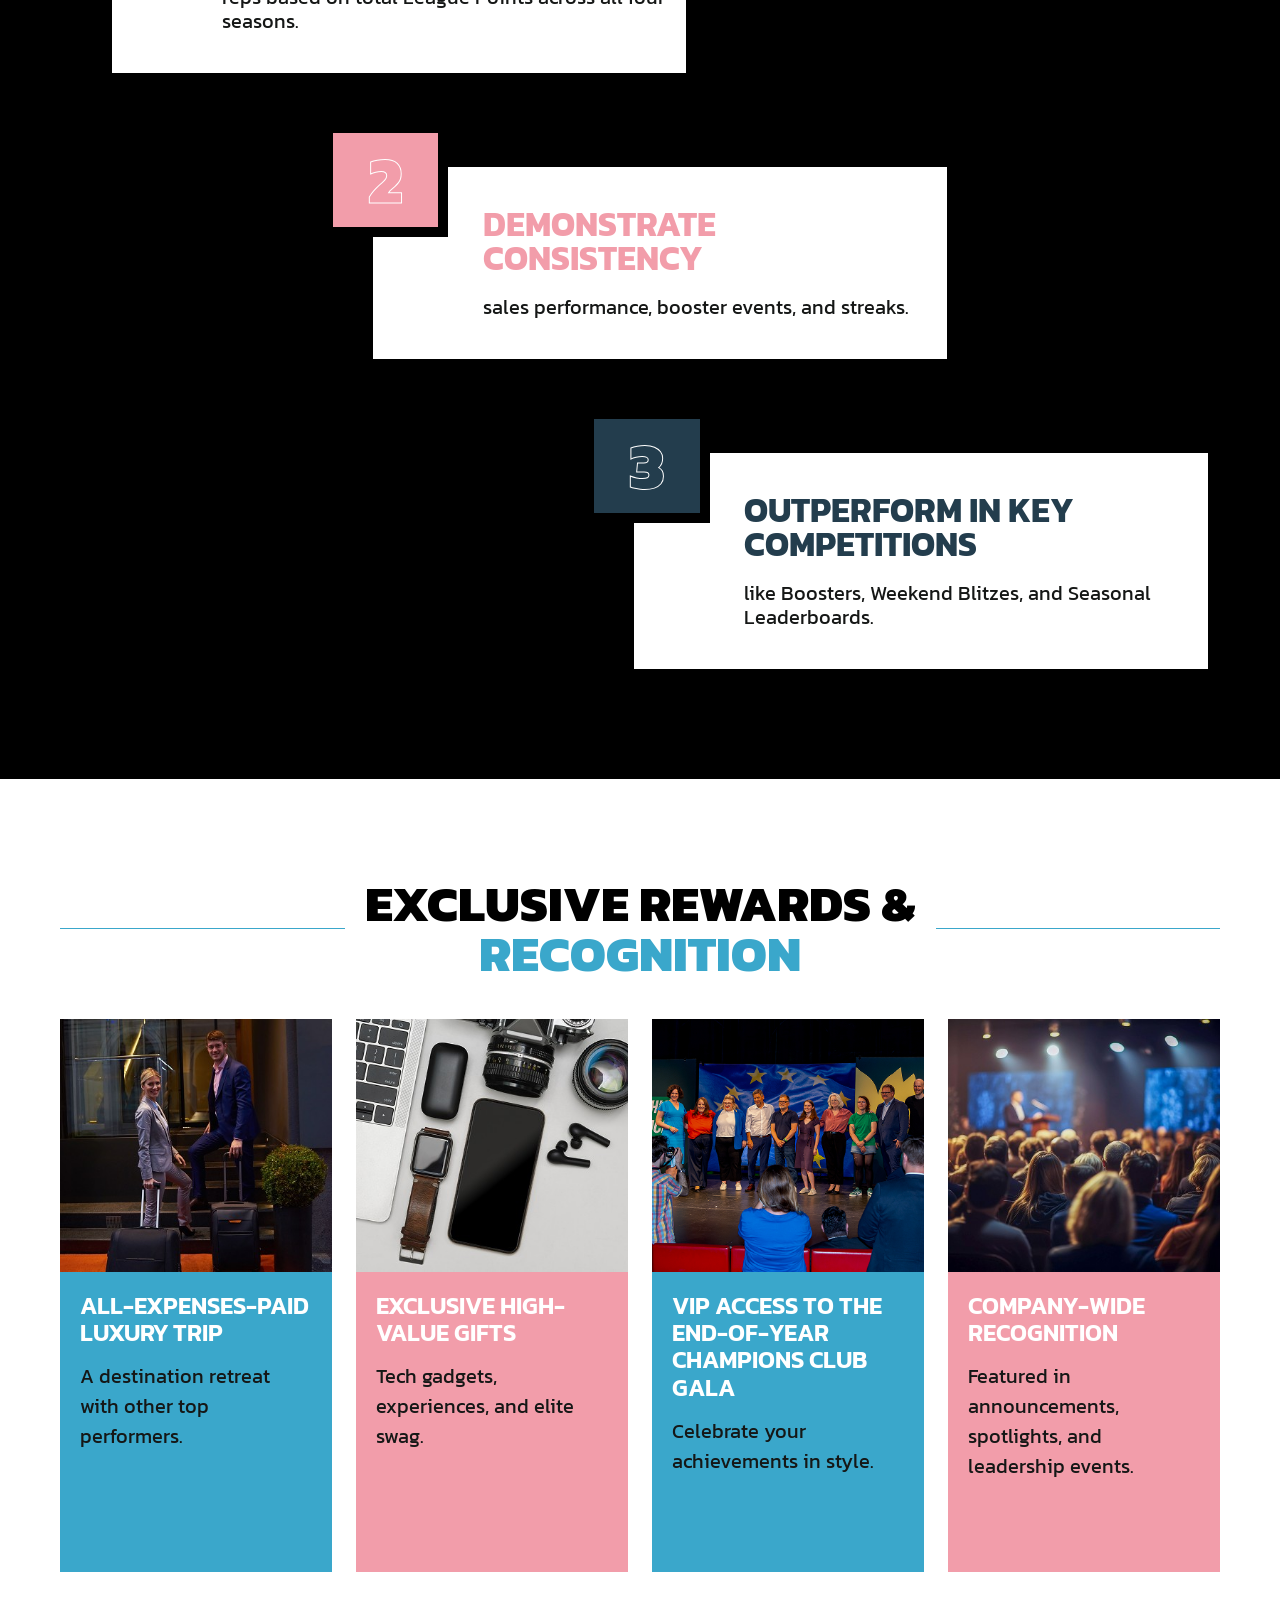
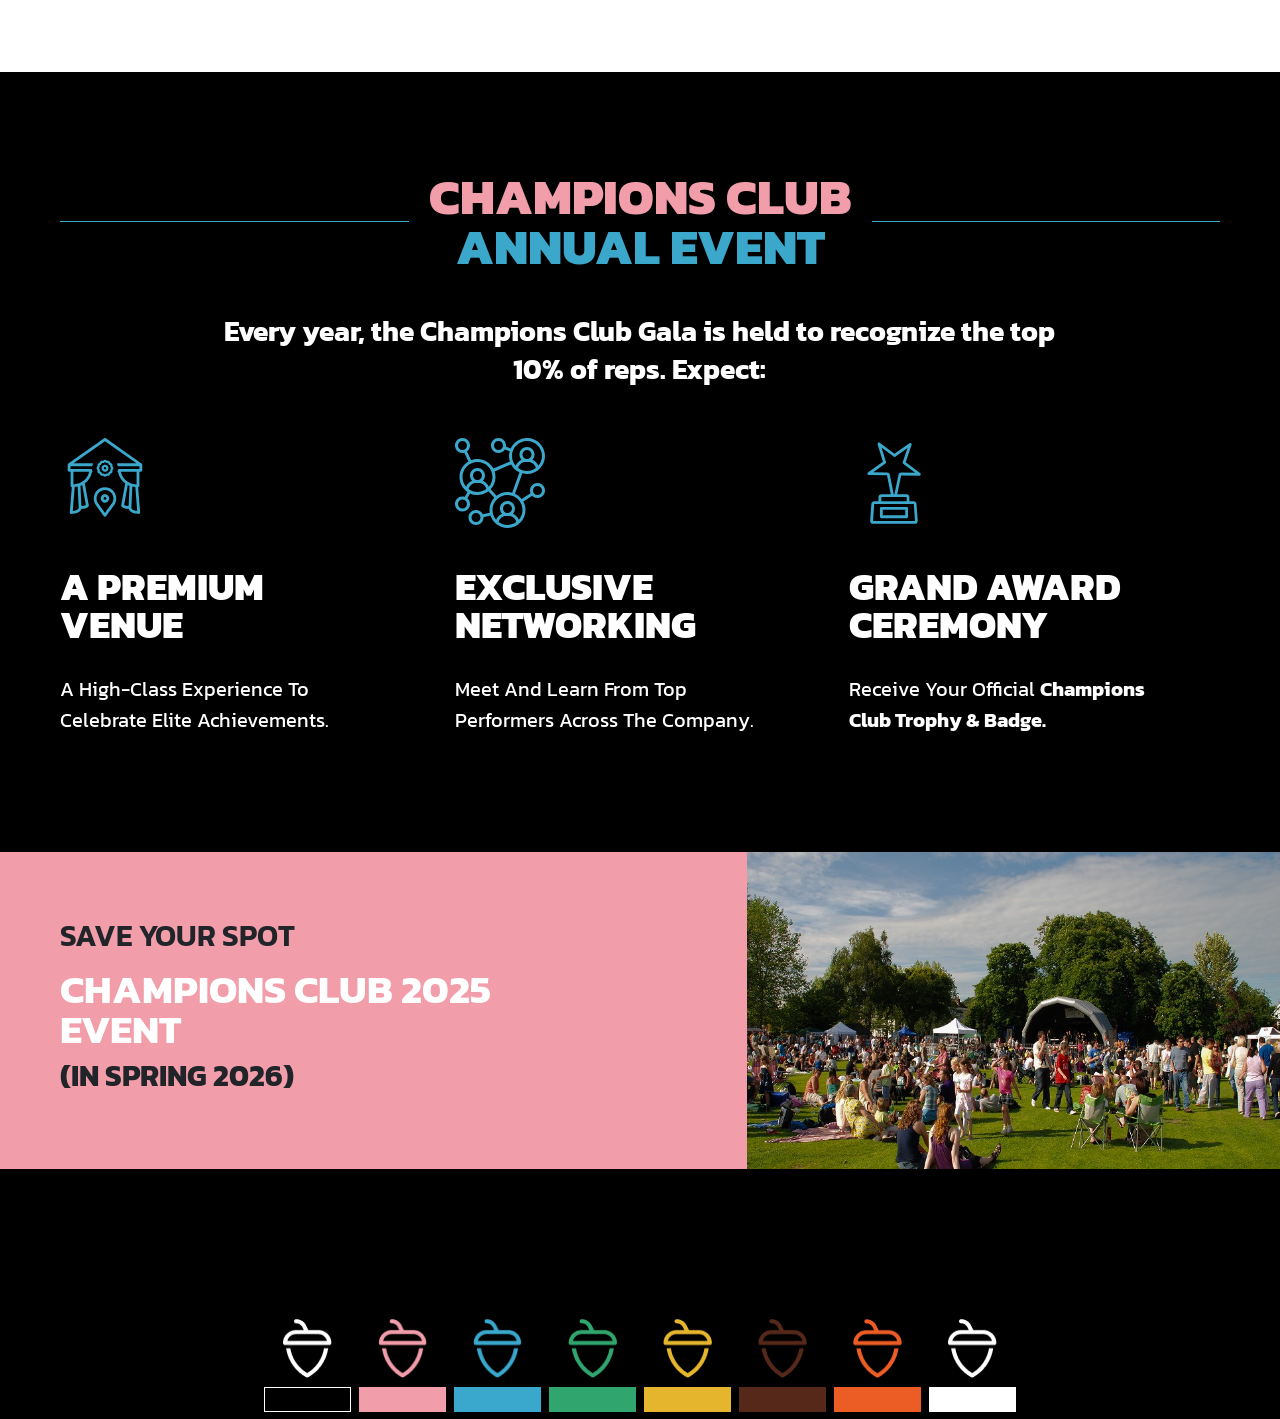
==== commit 60f9fe10: "page response issue fix" ====
--- a/champions-club.html
+++ b/champions-club.html
@@ -48,11 +48,11 @@
     <!-- section hero -->
     <section class="top-slider">
         <div class="slider-images">
+            <div class="overlay"></div>
             <div class="slider-logo mx-common">
                 <img alt="Building" class="slider-img-2" src="./images/champions-club/slider-2.svg" />
                 <h3 class="change-text">Where Elite Performers Shine!</h3>
             </div>
-            <div class="overlay"></div>
         </div>
     </section>
     <!-- Marquee -->
@@ -126,38 +126,40 @@
         </div>
     </div> 
     <!-- Exclusive Rewards -->
-    <div class="mx-common exclusive-rewards">
-        <div class="exclusive-rewards-header">
+    <div class="exclusive-rewards">
+        <div class="mx-common exclusive-rewards-header">
             <h2 class="text-center"><span class="text-1">Exclusive Rewards &</span></br><span class="text-2">Recognition</span></h2>
             <div class="title-border-bottom"></div>
         </div>
-        <div class="row exclusive-rewards-slider">
-            <div class="col-3">
-                <div class="top-img"><img class="w-100" src="./images/champions-club/recognition1.jpg" /></div>
-                <div class="content-1">
-                    <h6>All-Expenses-Paid Luxury Trip</h6>
-                    <p>A destination retreat with other top performers.</p>
-                </div>
-            </div>
-            <div class="col-3">
-                <div class="top-img"><img class="w-100" src="./images/champions-club/recognition2.jpg" /></div>
-                <div class="content-2">
-                    <h6>Exclusive High-Value Gifts</h6>
-                    <p>Tech gadgets, experiences, and elite swag.</p>
-                </div>
-            </div>
-            <div class="col-3">
-                <div class="top-img"><img class="w-100" src="./images/champions-club/recognition3.jpg" /></div>
-                <div class="content-3">
-                    <h6>VIP Access to the End-of-Year Champions Club Gala</h6>
-                    <p>Celebrate your achievements in style.</p>
-                </div>
-            </div>
-            <div class="col-3">
-                <div class="top-img"><img class="w-100" src="./images/champions-club/recognition4.jpg" /></div>
-                <div class="content-4">
-                    <h6>Company-Wide Recognition</h6>
-                    <p>Featured in announcements, spotlights, and leadership events.</p>
+        <div class="mx-common">
+            <div class="row exclusive-rewards-slider">
+                <div class="col-3 exclusive-slide">
+                    <div class="top-img"><img class="w-100" src="./images/champions-club/recognition1.jpg" /></div>
+                    <div class="content-1">
+                        <h6>All-Expenses-Paid Luxury Trip</h6>
+                        <p>A destination retreat with other top performers.</p>
+                    </div>
+                </div>
+                <div class="col-3 exclusive-slide">
+                    <div class="top-img"><img class="w-100" src="./images/champions-club/recognition2.jpg" /></div>
+                    <div class="content-2">
+                        <h6>Exclusive High-Value Gifts</h6>
+                        <p>Tech gadgets, experiences, and elite swag.</p>
+                    </div>
+                </div>
+                <div class="col-3 exclusive-slide">
+                    <div class="top-img"><img class="w-100" src="./images/champions-club/recognition3.jpg" /></div>
+                    <div class="content-3">
+                        <h6>VIP Access to the End-of-Year Champions Club Gala</h6>
+                        <p>Celebrate your achievements in style.</p>
+                    </div>
+                </div>
+                <div class="col-3 exclusive-slide">
+                    <div class="top-img"><img class="w-100" src="./images/champions-club/recognition4.jpg" /></div>
+                    <div class="content-4">
+                        <h6>Company-Wide Recognition</h6>
+                        <p>Featured in announcements, spotlights, and leadership events.</p>
+                    </div>
                 </div>
             </div>
         </div>
--- a/css/common.css
+++ b/css/common.css
@@ -77,6 +77,7 @@
 }
 #header nav {
     height: 112px;
+    transition: all 300ms ease-in-out;
 }
 #header nav, #footer{
     background-color: #000 !important;
@@ -85,10 +86,11 @@
     font-family: "Black";
     font-size: 17px;
     line-height: 135%;
+    transition: all 300ms ease-in-out;
 }
 #navbarSupportedContent .navbar-nav {
     gap: 35px;
-    transition: all 200ms ease-in-out;
+    transition: all 300ms ease-in-out;
 }
 .navbar-brand {
     width: 90px;
@@ -96,12 +98,15 @@
     background: url(../images/header/logo.svg) no-repeat;
     background-size: 100%;
     height: 69px;
-    transition: all 200ms ease-in-out;
+    transition: all 300ms ease-in-out;
 }
 .navbar-brand:hover {
     background: url("../images/header/logo-hover.svg") no-repeat;
     background-size: 100%;
-    transition: all 200ms ease-in-out;
+    transition: all 300ms ease-in-out;
+}
+.navbar > .container-fluid {
+    transition: all 300ms ease-in-out;
 }
 #footer > div {
     padding-top: 150px;
@@ -317,6 +322,9 @@
         height: 63px;
         padding: 11px;
     }
+    .marquee-content {
+        animation: marquee 2s linear infinite;
+    }
     #footer > div {
         height: 105px;
         padding-top: 50px;
@@ -349,15 +357,9 @@
     .pe-common {
         padding-right: 60px;
     }
-    #header .nav-item .nav-link {
-        font-size: 12px;
-    }
-}
-
-@media (min-width: 992px) {
     /* Default navbar styling */
     #header nav.shrink {
-        height: 92px;
+        height: 72px;
     }
     .navbar {
         transition: all 0.2s ease-in-out;
@@ -365,8 +367,34 @@
     .navbar.shrink .navbar-brand {
         scale: 0.9;
     }
+    .navbar #navbarSupportedContent .navbar-nav {
+        gap: 18px;
+    }
     .navbar.shrink #navbarSupportedContent .navbar-nav {
-        gap: 30px;
+        gap: 16px;
+    }
+    #header .nav-item .nav-link {
+        font-size: 14px;
+    }
+}
+
+@media (min-width: 1400px) {
+    /* Default navbar styling */
+    #header nav.shrink {
+        height: 72px;
+    }
+    .navbar {
+        transition: all 0.2s ease-in-out;
+    }
+    .navbar.shrink .navbar-brand {
+        scale: 0.9;
+    }
+    .navbar.shrink #navbarSupportedContent .navbar-nav {
+        gap: 25px;
+    }
+    #header nav.shrink a.nav-link {
+        font-size: 16px;
+        padding: 10px;
     }
 }
     
--- a/css/champions-club.css
+++ b/css/champions-club.css
@@ -84,7 +84,7 @@
 }
 .how-to-qualify {
     background: #000;
-    padding-bottom: 100px;
+    padding-bottom: 50px;
 }
 .champions-club-carousel .champions-club-carousel-header h2 .text-2 {
     color: #F29DAA;
@@ -180,6 +180,7 @@
 /* exclusive rewards */
 .exclusive-rewards {
     padding: 100px 0;
+    background: #fff;
 }
 .exclusive-rewards .exclusive-rewards-header {
     padding: 0;
@@ -214,7 +215,7 @@
     scale: 1;
     transition: scale 0.2s ease-in-out;
 }
-.exclusive-rewards-slider > div:hover .top-img img {
+.exclusive-rewards-slider .exclusive-slide:hover .top-img img {
     scale: 1.2;
     transition: scale 0.2s ease-in-out;
 }
@@ -242,6 +243,7 @@
     line-height: 113%;
     color: #fff;
     text-transform: uppercase;
+    margin-bottom: 15px;
 }
 .exclusive-rewards-slider p {
     font-size: 22px;
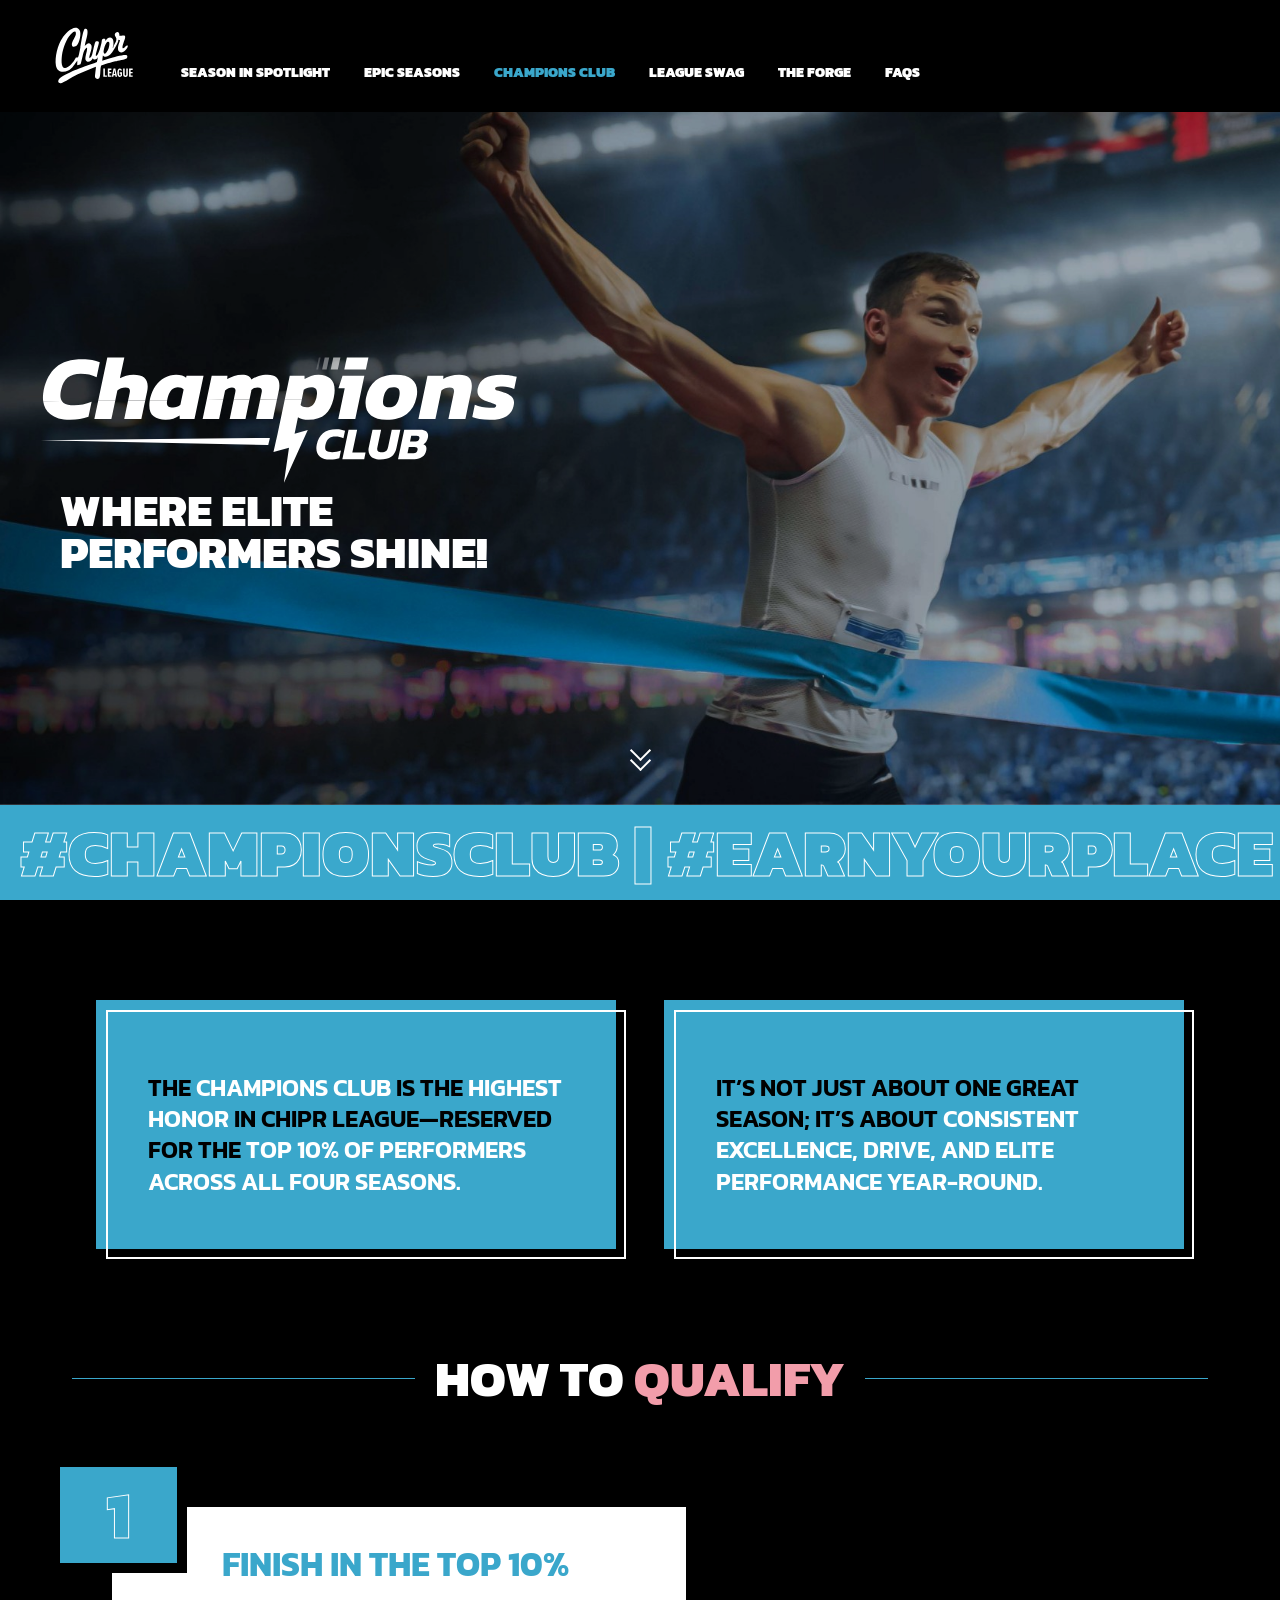
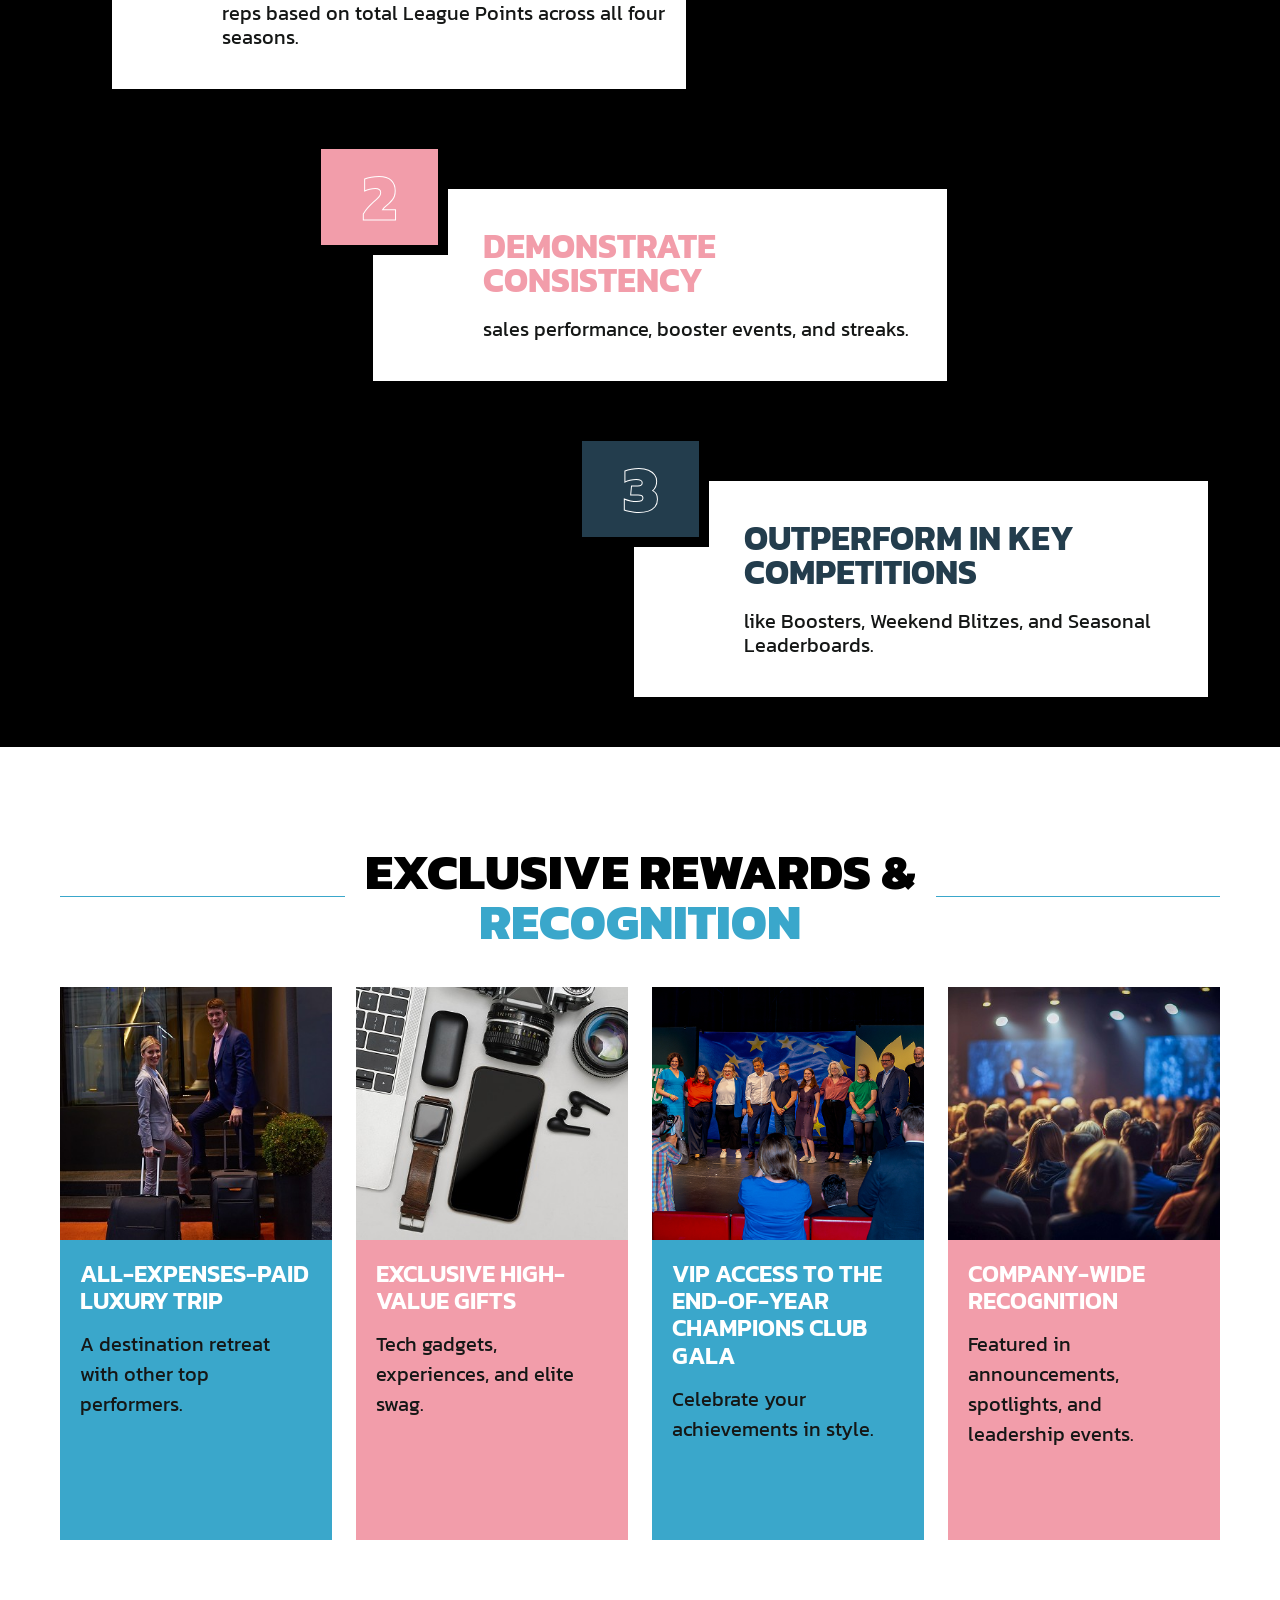
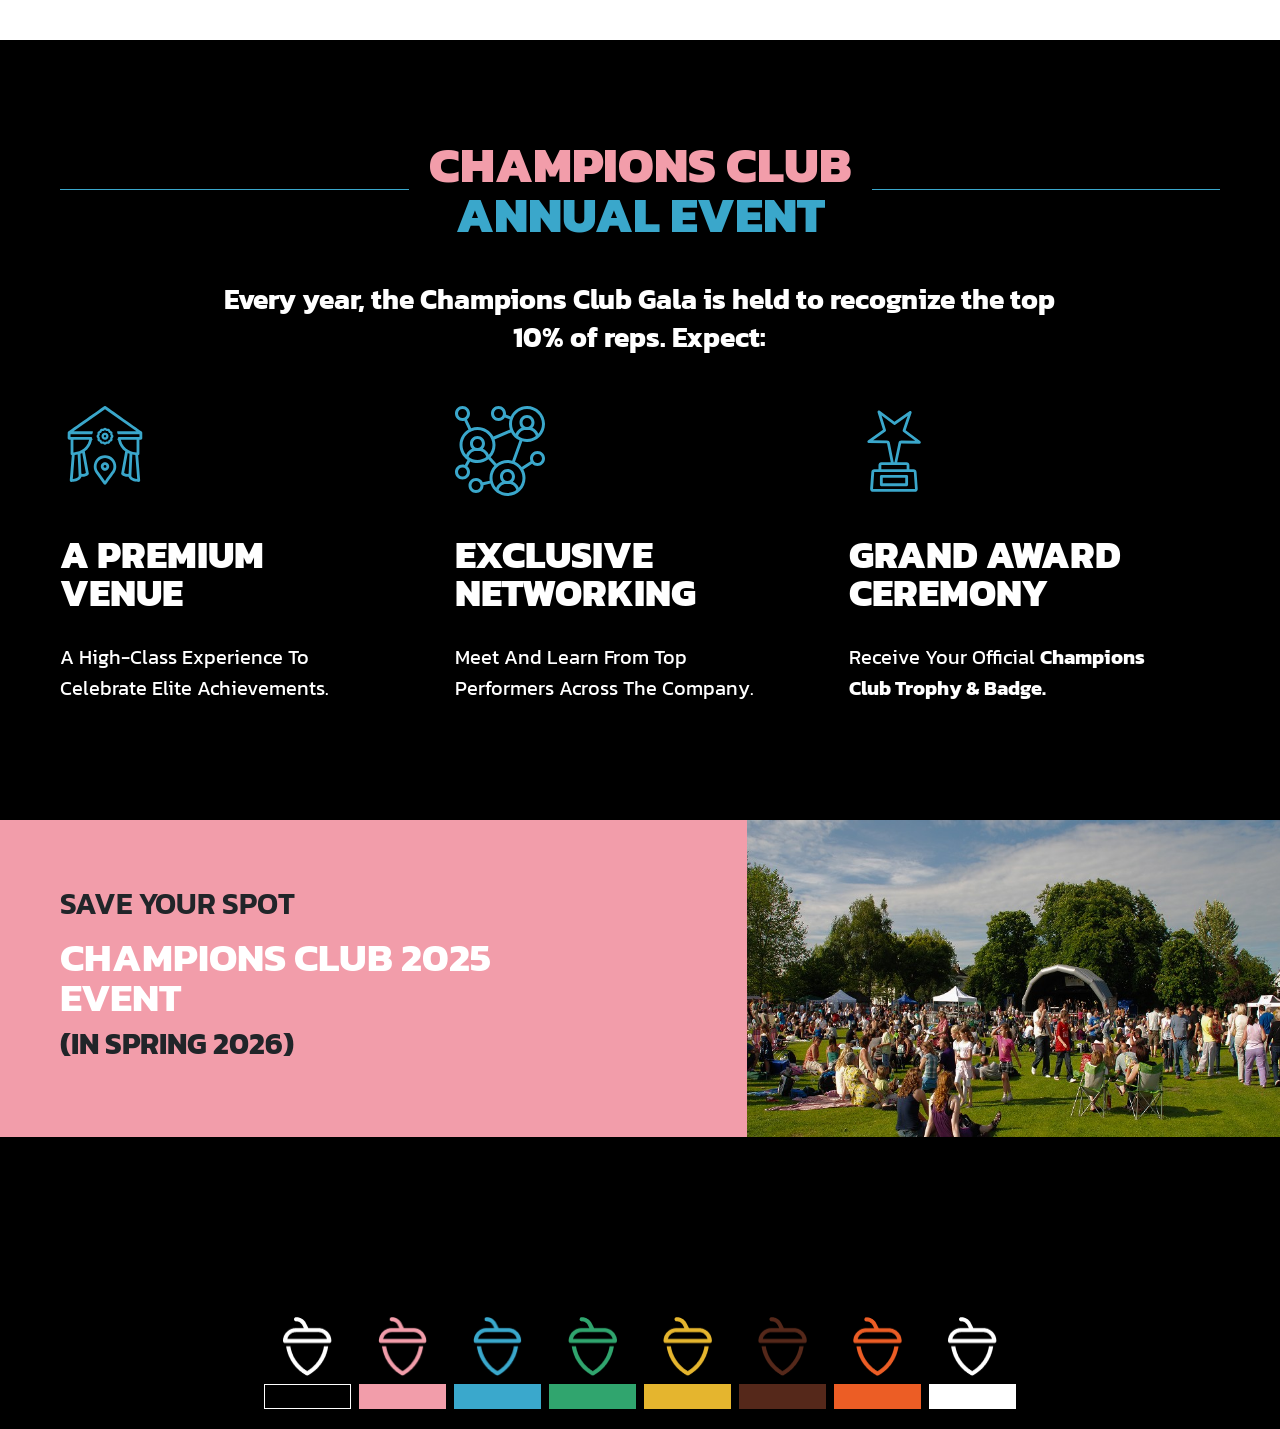
==== commit 0b87a974: "all changes done" ====
--- a/champions-club.html
+++ b/champions-club.html
@@ -53,6 +53,11 @@
                 <img alt="Building" class="slider-img-2" src="./images/champions-club/slider-2.svg" />
                 <h3 class="change-text">Where Elite Performers Shine!</h3>
             </div>
+            <div class="scroll-down-container d-none d-lg-flex">
+                <div class="scroll-down-arrow"></div>
+                <div class="scroll-down-arrow"></div>
+                <div class="scroll-down-arrow"></div>
+            </div>
         </div>
     </section>
     <!-- Marquee -->
@@ -192,8 +197,8 @@
         </div>
     </div>
     <!-- save spot -->
-    <div class="container-fluid save-spot">
-        <div class="row">
+    <div class="container-fluid save-spot pxe-common">
+        <div class="row overflow-hidden">
             <div class="col-lg-7 col-md-6 save-spot-left p-0">
                 <div class="save-spot-left-content mx-common">
                     <h6>Save Your Spot</h6>
@@ -209,35 +214,35 @@
     <!-- Footer -->
     <footer id="footer">
         <div class="d-flex justify-content-center text-center gap-2">
-            <div class="nut nut-white">
+            <div class="nut nut1 nut-white">
                 <img src="./images/footer/nut-white.png" />
                 <span class="nut-border"></span>
             </div>
-            <div class="nut nut-cream">
+            <div class="nut nut2 nut-cream">
                 <img src="./images/footer/nut-cream.png" />
                 <span class="nut-border"></span>
             </div>
-            <div class="nut nut-blue">
+            <div class="nut nut3 nut-blue">
                 <img src="./images/footer/nut-blue.png" />
                 <span class="nut-border"></span>
             </div>
-            <div class="nut nut-green">
+            <div class="nut nut4 nut-green">
                 <img src="./images/footer/nut-green.png" />
                 <span class="nut-border"></span>
             </div>
-            <div class="nut nut-yellow">
+            <div class="nut nut5 nut-yellow">
                 <img src="./images/footer/nut-yellow.png" />
                 <span class="nut-border"></span>
             </div>
-            <div class="nut nut-brown">
+            <div class="nut nut6 nut-brown">
                 <img src="./images/footer/nut-brown.png" />
                 <span class="nut-border"></span>
             </div>
-            <div class="nut nut-orange">
+            <div class="nut nut7 nut-orange">
                 <img src="./images/footer/nut-orange.png" />
                 <span class="nut-border"></span>
             </div>
-            <div class="nut nut-white-2">
+            <div class="nut nut8 nut-white-2">
                 <img src="./images/footer/nut-white.png" />
                 <span class="nut-border"></span>
             </div>
--- a/css/common.css
+++ b/css/common.css
@@ -108,13 +108,54 @@
 .navbar > .container-fluid {
     transition: all 300ms ease-in-out;
 }
+.scroll-down-container {
+    position: absolute;
+    left: 0;
+    right: 0;
+    margin: 0 auto;
+    width: 50px;
+    height: 50px;
+    display: flex;
+    align-items: center;
+    justify-content: center;
+    flex-flow: column;
+    bottom: 20px;
+    cursor: pointer;
+}
+.scroll-down-arrow {
+    width: 15px;
+    height: 15px;
+    border-left: 2px solid #fff;
+    border-right: none;
+    border-top: none;
+    border-bottom: 2px solid #fff;
+    right: 0;
+    top: 0;
+    transform: rotate(-45deg);
+    margin-top: -10px;
+    transition: all 0.5s ease;
+}
+.scroll-down-arrow:nth-child(2) {
+    opacity: 0;
+}
+.scroll-down-container:hover .scroll-down-arrow {
+    margin-top: -5px;
+}
+.scroll-down-container:hover .scroll-down-arrow:first-child {
+    opacity: 0.5;
+}
+.scroll-down-container:hover .scroll-down-arrow:nth-child(2) {
+    opacity: 0.75;
+}
+.scroll-down-container:hover .scroll-down-arrow:nth-child(3) {
+    opacity: 1;
+}
 #footer > div {
-    padding-top: 150px;
-    height: 250px;
+    padding-top: 80px;
     background: #000;
 }
 #footer {
-    height: 100px;
+    padding-bottom: 20px;
 }
 .nav-link {
     color: #fff;
@@ -167,21 +208,80 @@
     position: relative;
 }
 .nut img {
-    position: absolute;
-    height: 59px;
-    position: absolute;
     height: 59px;
     margin: 0 auto;
     text-align: center;
     left: 0;
     right: 0;
 }
+#footer:hover .nut1 img {
+    animation: nut1 0.5s ease forwards;
+}
+@keyframes nut1 {
+    0% { transform: translateY(0); } /* Start */
+    30% { transform: translateY(-40px); } /* Move up */
+    60% { transform: translateY(-20px); } /* Come back */
+    100% { transform: translateY(-30px); } /* Move up again */
+}
+#footer:hover .nut2 img {
+    animation: nut2 0.5s ease forwards;
+}
+@keyframes nut2 {
+    0% { transform: translateY(0); } /* Start */
+    30% { transform: translateY(-80px); } /* Move up */
+    60% { transform: translateY(-60px); } /* Come back */
+    100% { transform: translateY(-70px); } /* Move up again */
+}
+#footer:hover .nut3 img {
+    animation: nut3 0.5s ease forwards;
+}
+@keyframes nut3 {
+    0% { transform: translateY(0); } /* Start */
+    30% { transform: translateY(-120px); } /* Move up */
+    60% { transform: translateY(-80px); } /* Come back */
+    100% { transform: translateY(-90px); } /* Move up again */
+}
+#footer:hover .nut4 img {
+    animation: nut4 0.5s ease forwards;
+}
+@keyframes nut4 {
+    0% { transform: translateY(0); } /* Start */
+    30% { transform: translateY(-70px); } /* Move up */
+    60% { transform: translateY(-50px); } /* Come back */
+    100% { transform: translateY(-60px); } /* Move up again */
+}
+#footer:hover .nut5 img {
+    animation: nut5 0.5s ease forwards;
+}
+@keyframes nut5 {
+    0% { transform: translateY(0); } /* Start */
+    30% { transform: translateY(-20px); } /* Move up */
+    60% { transform: translateY(-10px); } /* Come back */
+    100% { transform: translateY(-5px); } /* Move up again */
+}
+#footer:hover .nut6 img {
+    animation: nut6 0.5s ease forwards;
+}
+@keyframes nut6 {
+    0% { transform: translateY(0); } /* Start */
+    30% { transform: translateY(-30px); } /* Move up */
+    60% { transform: translateY(-20px); } /* Come back */
+    100% { transform: translateY(-30px); } /* Move up again */
+}
+#footer:hover .nut7 img {
+    animation: nut7 0.5s ease forwards;
+}
+@keyframes nut7 {
+    0% { transform: translateY(0); } /* Start */
+    30% { transform: translateY(-50px); } /* Move up */
+    60% { transform: translateY(-40px); } /* Come back */
+    100% { transform: translateY(-50px); } /* Move up again */
+}
 .nut .nut-border {
     width: 87px;
     height: 25px;
     display: block;
     margin-top: 8px;
-    top: 60px;
     position: relative;
 }
 
@@ -236,6 +336,10 @@
 .pe-common {
     padding-right: 180px;
 }
+.pxe-common {
+    padding-bottom: 100px !important;
+}
+
 /* Modal */
 .modal-dialog .modal-content {
     background: #000;
@@ -304,6 +408,9 @@
     .pe-common {
         padding-right: 50px;
     }
+    .pxe-common {
+        padding-bottom: 50px !important;
+    }
     .navbar-brand {
         width: 48px;
         height: 37px;
@@ -325,17 +432,60 @@
     .marquee-content {
         animation: marquee 2s linear infinite;
     }
+    #footer {
+        padding-bottom: 10px;
+    }
     #footer > div {
-        height: 105px;
-        padding-top: 50px;
+        padding-top: 30px;
     }
     .nut .nut-border {
         width: 39px;
         height: 11px;
-        top: 30px;
     }
     .nut img {
         height: 27px;
+    }
+    @keyframes nut1 {
+        0% { transform: translateY(0); } /* Start */
+        30% { transform: translateY(0); } /* Move up */
+        60% { transform: translateY(0); } /* Come back */
+        100% { transform: translateY(0); } /* Move up again */
+    }
+    @keyframes nut2 {
+        0% { transform: translateY(0); } /* Start */
+        30% { transform: translateY(0); } /* Move up */
+        60% { transform: translateY(0); } /* Come back */
+        100% { transform: translateY(0); } /* Move up again */
+    }
+    @keyframes nut3 {
+        0% { transform: translateY(0); } /* Start */
+        30% { transform: translateY(0); } /* Move up */
+        60% { transform: translateY(0); } /* Come back */
+        100% { transform: translateY(0); } /* Move up again */
+    }
+    @keyframes nut4 {
+        0% { transform: translateY(0); } /* Start */
+        30% { transform: translateY(0); } /* Move up */
+        60% { transform: translateY(0); } /* Come back */
+        100% { transform: translateY(0); } /* Move up again */
+    }
+    @keyframes nut5 {
+        0% { transform: translateY(0); } /* Start */
+        30% { transform: translateY(0); } /* Move up */
+        60% { transform: translateY(0); } /* Come back */
+        100% { transform: translateY(0); } /* Move up again */
+    }
+    @keyframes nut6 {
+        0% { transform: translateY(0); } /* Start */
+        30% { transform: translateY(0); } /* Move up */
+        60% { transform: translateY(0); } /* Come back */
+        100% { transform: translateY(0); } /* Move up again */
+    }
+    @keyframes nut7 {
+        0% { transform: translateY(0); } /* Start */
+        30% { transform: translateY(0); } /* Move up */
+        60% { transform: translateY(0); } /* Come back */
+        100% { transform: translateY(0); } /* Move up again */
     }
     .modal-dialog .modal-body iframe {
         width: 100%;
--- a/css/champions-club.css
+++ b/css/champions-club.css
@@ -108,6 +108,7 @@
 } */
 .champions-club-carousel-slider .qualify-container {
     width: 55%;
+    margin-top: 50px;
 }
 .champions-club-carousel-slider .qualify-container .count {
     background: #3AA7CB;
@@ -115,19 +116,33 @@
     font-size: 76px;
     -webkit-text-stroke: 1px #fff;
     -webkit-text-fill-color: transparent;
-    padding: 20px 40px;
-    line-height: 64px;
+    line-height: 60px;
     box-shadow: 5px 5px 0px 5px #000;
-    width: max-content;
     z-index: 2;
-    position: relative;
+    position: absolute;
+    width: 117px;
+    top: -40px;
+    left: 0px;
+    height: 96px;
+    text-align: center;
+    display: flex;
+    align-items: center;
+    justify-content: center;
+    transition: all 0.5s ease;
+}
+.champions-club-carousel-slider .qualify-container:hover .count  {
+    left: 51px;
+    height: 60px;
+    font-size: 29px;
+    top: 0px;
+    width: 60px;
+    box-shadow: 4px 4px 0px 4px #000;
 }
 .champions-club-carousel-slider .qualify-container .qualify-desc {
     background: #fff;
     padding: 50px 20px 50px 110px;
     width: calc(100% - 40px);
     position: relative;
-    top: -60px;
     left: 40px;
 }
 .champions-club-carousel-slider .qualify-container h6 {
@@ -147,6 +162,7 @@
 }
 .champions-club-carousel-slider .qualify-container.qualify-2 {
     margin: 0 auto;
+    margin-top: 100px;
 }
 .champions-club-carousel-slider .qualify-container.qualify-2 .count {
     background: #F29DAA;
@@ -156,6 +172,7 @@
 }
 .champions-club-carousel-slider .qualify-container.qualify-3 {
     margin-left: auto;
+    margin-top: 100px;
 }
 .champions-club-carousel-slider .qualify-container.qualify-3 .count {
     background: #233D4D;
@@ -401,6 +418,16 @@
         padding: 12px 18px;
         line-height: 20px;
         box-shadow: 3px 3px 0px 3px #000;
+        width: 60px;
+        height: 48px;
+    }
+    .champions-club-carousel-slider .qualify-container:hover .count {
+        font-size: 24px;
+        width: 60px;
+        height: 48px;
+        box-shadow: 3px 3px 0px 3px #000;
+        left: 0;
+        top: -40px;
     }
     .champions-club-carousel-slider .qualify-container .qualify-desc {
         padding: 35px 15px 15px 15px;
@@ -408,7 +435,6 @@
         top: -21px;
         left: 20px;
     }
-    
     .champions-club-carousel-slider .qualify-container h6 {
         font-size: 20px;
         line-height: 24px;
@@ -578,6 +604,7 @@
     }
     .champions-club-carousel-slider .qualify-container {
         width: 100%;
+        margin-top: 50px !important;
     }
     .exclusive-rewards-slider .content-1, 
     .exclusive-rewards-slider .content-3,
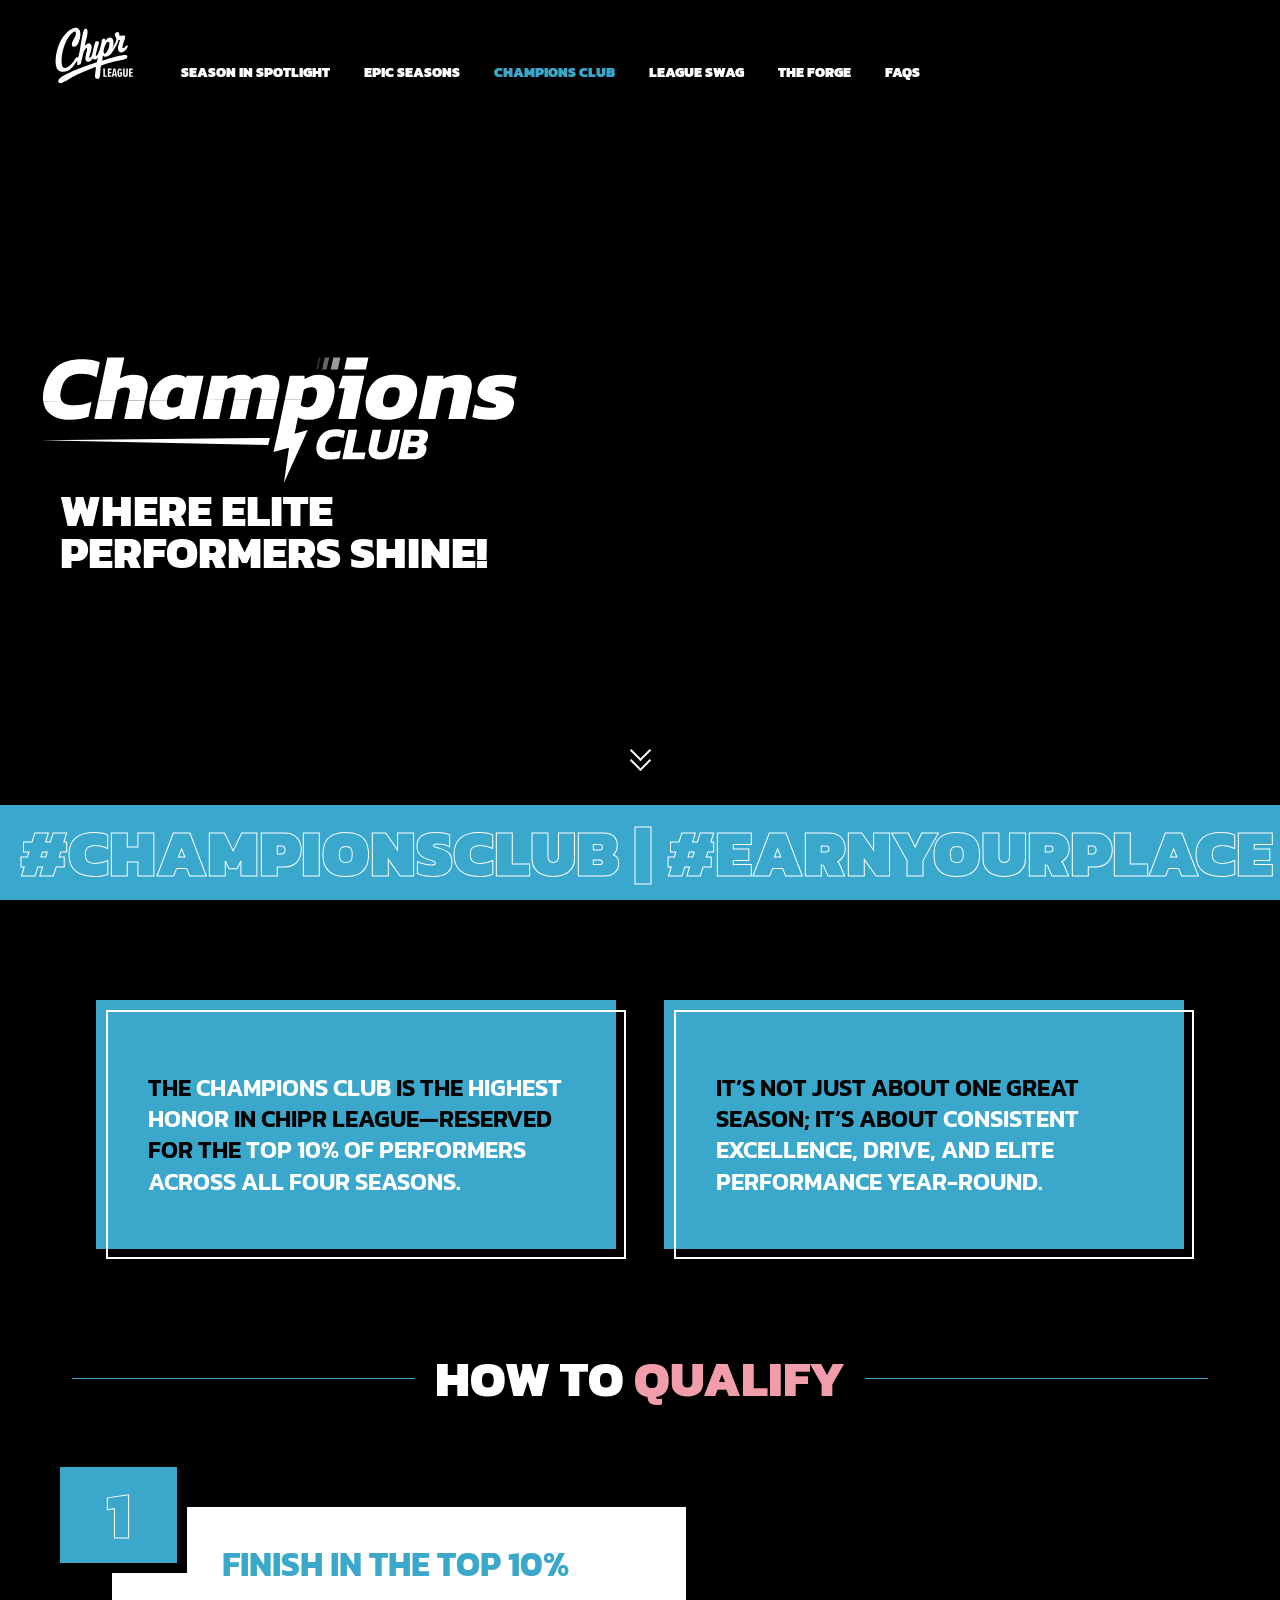
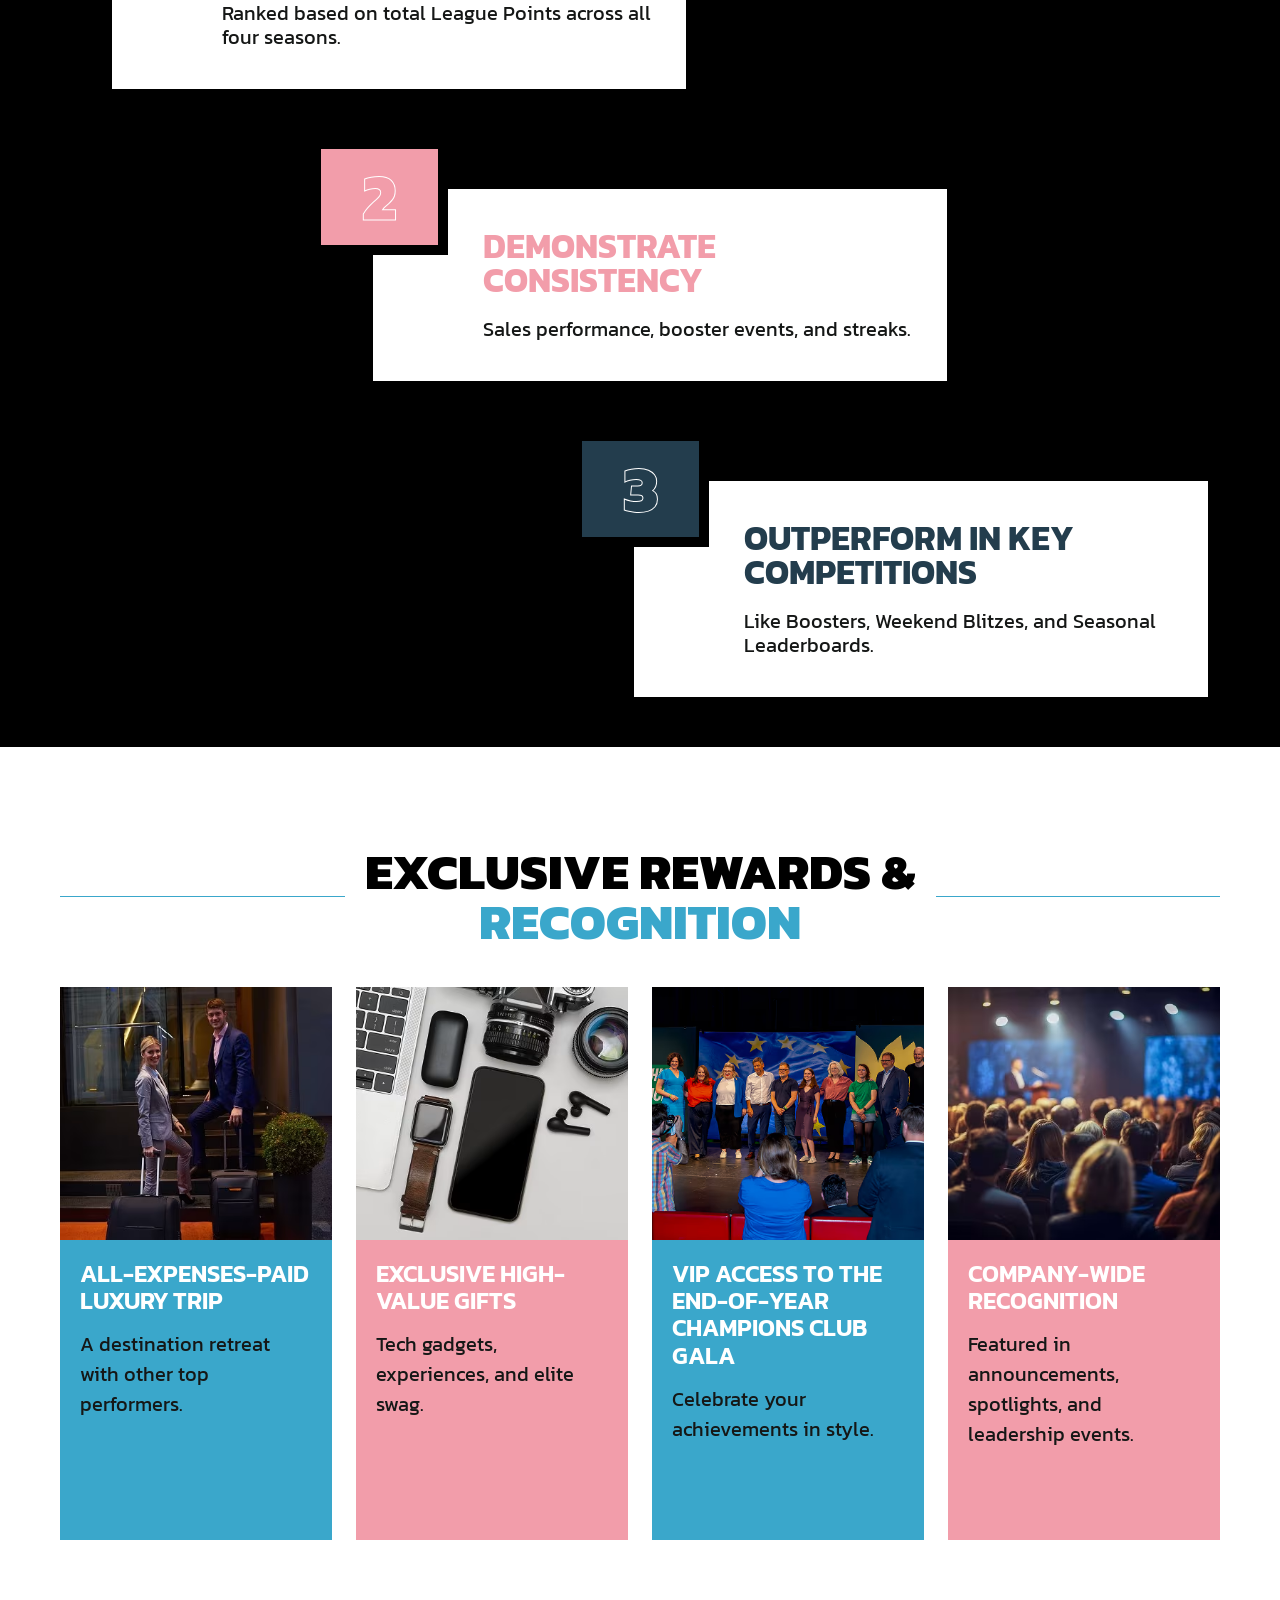
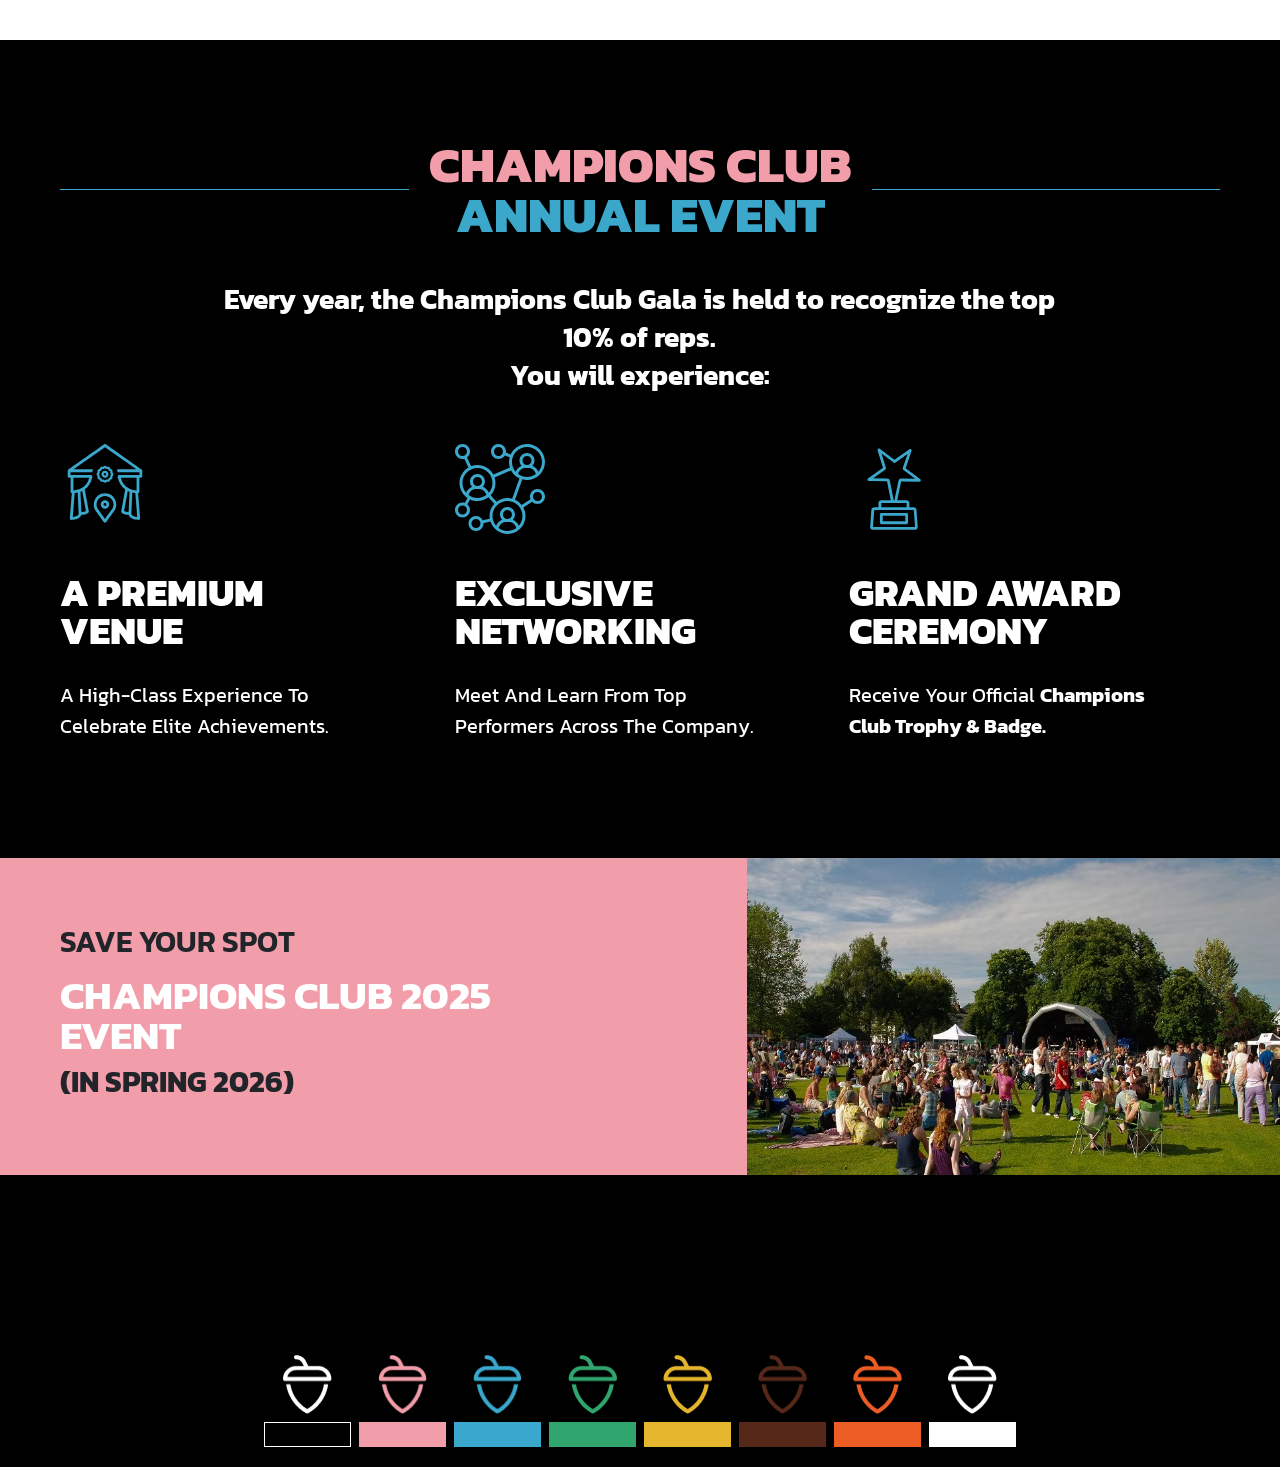
==== commit 336c9ec7: "optimzation" ====
--- a/champions-club.html
+++ b/champions-club.html
@@ -3,12 +3,17 @@
 <head>
     <meta charset="UTF-8">
     <meta name="viewport" content="width=device-width, initial-scale=1.0">
-    <title>Chipr</title>
-    <link href="./libs/bootstrap-5.3.3-dist/css/bootstrap.min.css" rel="stylesheet" integrity="sha384-QWTKZyjpPEjISv5WaRU9OFeRpok6YctnYmDr5pNlyT2bRjXh0JMhjY6hW+ALEwIH" crossorigin="anonymous">
-    <link rel="stylesheet" type="text/css" href="./libs/slick-1.8.1/slick/slick.css"/>
-    <link rel="stylesheet" type="text/css" href="./libs/slick-1.8.1/slick/slick-theme.css"/>
-    <link rel="stylesheet" href="./css/common.css">
+    <title>Champions club</title>
+    <meta name="description"
+        content="We’re a direct-to-consumer organization specializing in door-to-door sales jobs. We partner with some of America’s top tech brands.">
+    <link rel="stylesheet" href="https://cdn.jsdelivr.net/npm/bootstrap@5.3.3/dist/css/bootstrap.min.css" integrity="sha384-QWTKZyjpPEjISv5WaRU9OFeRpok6YctnYmDr5pNlyT2bRjXh0JMhjY6hW+ALEwIH" crossorigin="anonymous">
+    <link rel="preload" onload="this.rel='stylesheet'" as="style" href="./libs/slick-1.8.1/slick/slick.css"/>
+    <link rel="preload" onload="this.rel='stylesheet'" as="style" href="./libs/slick-1.8.1/slick/slick-theme.css"/>
+    <link rel="stylesheet" href="./css/common.min.css">
     <link rel="stylesheet" href="./css/champions-club.css">
+    <link rel="icon" type="image/x-icon" href="./images/header/favicon.ico">
+    <link rel="preload" as="image" href="./images/champions-club/slider-1.avif" />
+
 </head>
 <body>
     <!-- Header -->
@@ -50,7 +55,7 @@
         <div class="slider-images">
             <div class="overlay"></div>
             <div class="slider-logo mx-common">
-                <img alt="Building" class="slider-img-2" src="./images/champions-club/slider-2.svg" />
+                <img loading="lazy" alt="Building" class="slider-img-2" src="./images/champions-club/slider-2.svg" />
                 <h3 class="change-text">Where Elite Performers Shine!</h3>
             </div>
             <div class="scroll-down-container d-none d-lg-flex">
@@ -109,21 +114,21 @@
                         <div class="count">1</div>
                         <div class="qualify-desc">
                             <h6>Finish in the Top 10%</h6>
-                            <p>reps based on total League Points across all four seasons.</p>
+                            <p>Ranked based on total League Points across all four seasons.</p>
                         </div>
                     </div>
                     <div class="qualify-2 position-relative qualify-container">
                         <div class="count">2</div>
                         <div class="qualify-desc">
                             <h6>Demonstrate consistency</h6>
-                            <p>sales performance, booster events, and streaks.</p>
+                            <p>Sales performance, booster events, and streaks.</p>
                         </div>
                     </div>
                     <div class="qualify-3 position-relative qualify-container">
                         <div class="count">3</div>
                         <div class="qualify-desc">
                             <h6>Outperform in key competitions</h6>
-                            <p>like Boosters, Weekend Blitzes, and Seasonal Leaderboards.</p>
+                            <p>Like Boosters, Weekend Blitzes, and Seasonal Leaderboards.</p>
                         </div>
                     </div>
                 </div>
@@ -139,28 +144,28 @@
         <div class="mx-common">
             <div class="row exclusive-rewards-slider">
                 <div class="col-3 exclusive-slide">
-                    <div class="top-img"><img class="w-100" src="./images/champions-club/recognition1.jpg" /></div>
+                    <div class="top-img"><img alt="All-Expenses-Paid Luxury Trip" loading="lazy" class="w-100" src="./images/champions-club/recognition1.avif" /></div>
                     <div class="content-1">
                         <h6>All-Expenses-Paid Luxury Trip</h6>
                         <p>A destination retreat with other top performers.</p>
                     </div>
                 </div>
                 <div class="col-3 exclusive-slide">
-                    <div class="top-img"><img class="w-100" src="./images/champions-club/recognition2.jpg" /></div>
+                    <div class="top-img"><img alt="Exclusive High-Value Gifts" loading="lazy" class="w-100" src="./images/champions-club/recognition2.avif" /></div>
                     <div class="content-2">
                         <h6>Exclusive High-Value Gifts</h6>
                         <p>Tech gadgets, experiences, and elite swag.</p>
                     </div>
                 </div>
                 <div class="col-3 exclusive-slide">
-                    <div class="top-img"><img class="w-100" src="./images/champions-club/recognition3.jpg" /></div>
+                    <div class="top-img"><img alt="VIP Access to the End-of-Year Champions Club Gala" loading="lazy" class="w-100" src="./images/champions-club/recognition3.avif" /></div>
                     <div class="content-3">
                         <h6>VIP Access to the End-of-Year Champions Club Gala</h6>
                         <p>Celebrate your achievements in style.</p>
                     </div>
                 </div>
                 <div class="col-3 exclusive-slide">
-                    <div class="top-img"><img class="w-100" src="./images/champions-club/recognition4.jpg" /></div>
+                    <div class="top-img"><img alt="Company-Wide Recognition" loading="lazy" class="w-100" src="./images/champions-club/recognition4.avif" /></div>
                     <div class="content-4">
                         <h6>Company-Wide Recognition</h6>
                         <p>Featured in announcements, spotlights, and leadership events.</p>
@@ -176,20 +181,20 @@
                 <h2 class="text-center"><span class="text-1">Champions Club</span></br><span class="text-2">Annual Event</span></h2>
                 <div class="title-border-bottom"></div>
             </div>
-            <div class="sub-heading">Every year, the Champions Club Gala is held to recognize the top 10% of reps. Expect:</div>
+            <div class="sub-heading">Every year, the Champions Club Gala is held to recognize the top 10% of reps.<br>You will experience:</div>
             <div class="row annual-event-slider">
                 <div class="col-md-4 col-12 annual-event-content">
-                    <div class="top-img"><img src="./images/champions-club/annual-event-1.svg" /></div>
+                    <div class="top-img"><img alt="A Premium Venue" loading="lazy" src="./images/champions-club/annual-event-1.svg" /></div>
                     <h6>A Premium Venue</h6>
                     <p>A high-class experience to celebrate elite achievements.</p>
                 </div>
                 <div class="col-md-4 col-12 annual-event-content">
-                    <div class="top-img"><img src="./images/champions-club/annual-event-2.svg" /></div>
+                    <div class="top-img"><img alt="Exclusive Networking" loading="lazy" src="./images/champions-club/annual-event-2.svg" /></div>
                     <h6>Exclusive Networking</h6>
                     <p>Meet and learn from top performers across the company.</p>
                 </div>
                 <div class="col-md-4 col-12 annual-event-content">
-                    <div class="top-img"><img src="./images/champions-club/annual-event-3.svg" /></div>
+                    <div class="top-img"><img alt="Grand Award Ceremony" loading="lazy" src="./images/champions-club/annual-event-3.svg" /></div>
                     <h6>Grand Award Ceremony</h6>
                     <p>Receive your official <span>Champions Club Trophy & Badge.</span></p>
                 </div>
@@ -207,7 +212,7 @@
                 </div>
             </div>
             <div class="col-lg-5 col-md-6 d-none d-md-block save-spot-right p-0">
-                <img class="w-100" src="./images/champions-club/save-spot.jpg" />
+                <img alt="Save spot" loading="lazy" class="w-100" src="./images/champions-club/save-spot.avif" />
             </div>
         </div>
     </div>
@@ -215,44 +220,44 @@
     <footer id="footer">
         <div class="d-flex justify-content-center text-center gap-2">
             <div class="nut nut1 nut-white">
-                <img src="./images/footer/nut-white.png" />
+                <img width="49" height="60" loading="lazy" alt="nut" src="./images/footer/nut-white.png" />
                 <span class="nut-border"></span>
             </div>
             <div class="nut nut2 nut-cream">
-                <img src="./images/footer/nut-cream.png" />
+                <img width="49" height="60" loading="lazy" alt="nut" src="./images/footer/nut-cream.png" />
                 <span class="nut-border"></span>
             </div>
             <div class="nut nut3 nut-blue">
-                <img src="./images/footer/nut-blue.png" />
+                <img width="49" height="60" loading="lazy" alt="nut" src="./images/footer/nut-blue.png" />
                 <span class="nut-border"></span>
             </div>
             <div class="nut nut4 nut-green">
-                <img src="./images/footer/nut-green.png" />
+                <img width="49" height="60" loading="lazy" alt="nut" src="./images/footer/nut-green.png" />
                 <span class="nut-border"></span>
             </div>
             <div class="nut nut5 nut-yellow">
-                <img src="./images/footer/nut-yellow.png" />
+                <img width="49" height="60" loading="lazy" alt="nut" src="./images/footer/nut-yellow.png" />
                 <span class="nut-border"></span>
             </div>
             <div class="nut nut6 nut-brown">
-                <img src="./images/footer/nut-brown.png" />
+                <img width="49" height="60" loading="lazy" alt="nut" src="./images/footer/nut-brown.png" />
                 <span class="nut-border"></span>
             </div>
             <div class="nut nut7 nut-orange">
-                <img src="./images/footer/nut-orange.png" />
+                <img width="49" height="60" loading="lazy" alt="nut" src="./images/footer/nut-orange.png" />
                 <span class="nut-border"></span>
             </div>
             <div class="nut nut8 nut-white-2">
-                <img src="./images/footer/nut-white.png" />
+                <img width="49" height="60" loading="lazy" alt="nut" src="./images/footer/nut-white.png" />
                 <span class="nut-border"></span>
             </div>
         </div>
     </footer>
-    <script src="./libs/jquery/jquery-3.7.1.min.js"></script>
-    <script src="./libs/bootstrap-5.3.3-dist/js/bootstrap.bundle.min.js" integrity="sha384-YvpcrYf0tY3lHB60NNkmXc5s9fDVZLESaAA55NDzOxhy9GkcIdslK1eN7N6jIeHz" crossorigin="anonymous"></script>
-    <script type="text/javascript" src="./libs/slick-1.8.1/slick/slick.min.js"></script>
-    <script src="./js/common.js" ></script>
-    <script src="./js/champions-club.js" ></script>
+    <script defer src="https://code.jquery.com/jquery-3.7.1.min.js" integrity="sha256-/JqT3SQfawRcv/BIHPThkBvs0OEvtFFmqPF/lYI/Cxo=" crossorigin="anonymous"></script>
+    <script defer src="https://cdn.jsdelivr.net/npm/bootstrap@5.3.3/dist/js/bootstrap.bundle.min.js" integrity="sha384-YvpcrYf0tY3lHB60NNkmXc5s9fDVZLESaAA55NDzOxhy9GkcIdslK1eN7N6jIeHz" crossorigin="anonymous"></script>
+    <script defer type="text/javascript" src="./libs/slick-1.8.1/slick/slick.min.js"></script>
+    <script defer src="./js/common.js" ></script>
+    <script defer src="./js/champions-club.js" ></script>
     <script>
         document.activePage = "champions"
     </script>
--- a/css/common.min.css
+++ b/css/common.min.css
@@ -0,0 +1 @@
+#header .nav-item .nav-link,#header nav,.navbar-brand,.navbar-brand:hover,.navbar>.container-fluid{transition:.3s ease-in-out}@font-face{font-family:Black;src:url('../fonts/Kanit/Kanit-Black.ttf');font-display:swap}@font-face{font-family:BlackItalic;src:url('../fonts/Kanit/Kanit-BlackItalic.ttf');font-display:swap}@font-face{font-family:Bold;src:url('../fonts/Kanit/Kanit-Bold.ttf');font-display:swap}@font-face{font-family:BoldItalic;src:url('../fonts/Kanit/Kanit-BoldItalic.ttf');font-display:swap}@font-face{font-family:ExtraBold;src:url('../fonts/Kanit/Kanit-ExtraBold.ttf');font-display:swap}@font-face{font-family:ExtraBoldItalic;src:url('../fonts/Kanit/Kanit-ExtraBoldItalic.ttf');font-display:swap}@font-face{font-family:ExtraLight;src:url('../fonts/Kanit/Kanit-ExtraLight.ttf');font-display:swap}@font-face{font-family:ExtraLightItalic;src:url('../fonts/Kanit/Kanit-LightItalic.ttf');font-display:swap}@font-face{font-family:Italic;src:url('../fonts/Kanit/Kanit-Italic.ttf');font-display:swap}@font-face{font-family:Light;src:url('../fonts/Kanit/Kanit-Light.ttf');font-display:swap}@font-face{font-family:LightItalic;src:url('../fonts/Kanit/Kanit-LightItalic.ttf');font-display:swap}@font-face{font-family:Medium;src:url('../fonts/Kanit/Kanit-Medium.ttf');font-display:swap}@font-face{font-family:MediumItalic;src:url('../fonts/Kanit/Kanit-MediumItalic.ttf');font-display:swap}@font-face{font-family:Regular;src:url('../fonts/Kanit/Kanit-Regular.ttf');font-display:swap}@font-face{font-family:SemiBold;src:url('../fonts/Kanit/Kanit-SemiBold.ttf');font-display:swap}@font-face{font-family:SemiBoldItalic;src:url('../fonts/Kanit/Kanit-SemiBoldItalic.ttf');font-display:swap}@font-face{font-family:Thin;src:url('../fonts/Kanit/Kanit-Thin.ttf');font-display:swap}@font-face{font-family:ThinItalic;src:url('../fonts/Kanit/Kanit-ThinItalic.ttf');font-display:swap}body{font-family:Regular;font-size:2vw;background:#000}#header nav{height:112px}#footer,#header nav{background-color:#000!important}#header .nav-item .nav-link{font-family:Black;font-size:17px;line-height:135%}#navbarSupportedContent .navbar-nav{gap:35px;transition:.3s ease-in-out}.navbar-brand{width:90px;margin-right:35px;background:url(../images/header/logo.svg) 0 0/100% no-repeat;height:69px}.navbar-brand:hover{background:url("../images/header/logo-hover.svg") 0 0/100% no-repeat}.scroll-down-container{position:absolute;left:0;right:0;margin:0 auto;width:50px;height:50px;display:flex;align-items:center;justify-content:center;flex-flow:column;bottom:20px;cursor:pointer}.nut,.nut .nut-border{position:relative}.scroll-down-arrow{width:15px;height:15px;border-left:2px solid #fff;border-right:none;border-top:none;border-bottom:2px solid #fff;right:0;top:0;transform:rotate(-45deg);margin-top:-10px;transition:.5s}.scroll-down-arrow:nth-child(2){opacity:0}.scroll-down-container:hover .scroll-down-arrow{margin-top:-5px}.scroll-down-container:hover .scroll-down-arrow:first-child{opacity:.5}.scroll-down-container:hover .scroll-down-arrow:nth-child(2){opacity:.75}.scroll-down-container:hover .scroll-down-arrow:nth-child(3){opacity:1}#footer>div{padding-top:80px;background:#000}#footer{padding-bottom:20px}.nav-link{color:#fff}header#header{margin-bottom:110px}.navbar-nav .nav-link.active,.navbar-nav .nav-link:hover{color:#3aa7cb}.nut-white .nut-border{border:1px solid #fff}.nut-cream .nut-border{border:1px solid #f29daa;background-color:#f29daa}.nut-blue .nut-border{border:1px solid #3aa8cc;background-color:#3aa8cc}.nut-green .nut-border{border:1px solid #30a56e;background-color:#30a56e}.nut-yellow .nut-border{border:1px solid #e5b52e;background-color:#e5b52e}.nut-brown .nut-border{border:1px solid #55281a;background-color:#55281a}.nut-orange .nut-border{border:1px solid #ec5d25;background-color:#ec5d25}.nut-white-2 .nut-border{border:1px solid #fff;background-color:#fff}.nut img{height:59px;margin:0 auto;text-align:center;left:0;right:0}#footer:hover .nut1 img{animation:.5s forwards nut1}@keyframes nut1{0%{transform:translateY(0)}30%{transform:translateY(-40px)}60%{transform:translateY(-20px)}100%{transform:translateY(-30px)}}#footer:hover .nut2 img{animation:.5s forwards nut2}@keyframes nut2{0%{transform:translateY(0)}30%{transform:translateY(-80px)}60%{transform:translateY(-60px)}100%{transform:translateY(-70px)}}#footer:hover .nut3 img{animation:.5s forwards nut3}@keyframes nut3{0%{transform:translateY(0)}30%{transform:translateY(-120px)}60%{transform:translateY(-80px)}100%{transform:translateY(-90px)}}#footer:hover .nut4 img{animation:.5s forwards nut4}@keyframes nut4{0%{transform:translateY(0)}30%{transform:translateY(-70px)}60%{transform:translateY(-50px)}100%{transform:translateY(-60px)}}#footer:hover .nut5 img{animation:.5s forwards nut5}@keyframes nut5{0%{transform:translateY(0)}30%{transform:translateY(-20px)}60%{transform:translateY(-10px)}100%{transform:translateY(-5px)}}#footer:hover .nut6 img{animation:.5s forwards nut6}@keyframes nut6{0%{transform:translateY(0)}100%,30%{transform:translateY(-30px)}60%{transform:translateY(-20px)}}#footer:hover .nut7 img{animation:.5s forwards nut7}@keyframes nut7{0%{transform:translateY(0)}100%,30%{transform:translateY(-50px)}60%{transform:translateY(-40px)}}.nut .nut-border{width:87px;height:25px;display:block;margin-top:8px}.marquee-container{width:100%;overflow:hidden;white-space:nowrap;position:relative;background-color:#3aa8cc;font-family:Black;line-height:84.5%;text-transform:uppercase;text-shadow:1px solid #fff;-webkit-text-stroke:1px #fff;-webkit-text-fill-color:transparent;height:95px;padding:20px;display:block}.marquee-content{display:flex;gap:15px;min-width:100%;animation:8s linear infinite marquee}@keyframes marquee{from{transform:translateX(0)}to{transform:translateX(-100%)}}@media (min-width:992px){.marquee-container{font-size:66px}}.overlay{background:rgba(0,0,0,.2);width:100%;height:100%;left:0;top:0;position:absolute}.mx-common{margin:0 180px}.px-common{padding:0 180px}.ps-common{padding-left:180px}.pe-common{padding-right:180px}.pxe-common{padding-bottom:100px!important}.modal-dialog .modal-content{background:#000}.modal-dialog .modal-header{border:0}.modal-dialog .btn-close-custom{height:20px;width:20px;display:flex;flex-direction:column;justify-content:center;position:absolute;top:8px;right:15px;background:0 0;border:none;padding:0}.modal-dialog .btn-close-custom::after,.modal-dialog .btn-close-custom::before{position:absolute;content:'';width:100%;height:1px;background-color:#fff}.modal-dialog .btn-close-custom::before{transform:rotate(45deg)}.modal-dialog .btn-close-custom::after{transform:rotate(-45deg)}.modal-dialog .modal-body iframe{width:100%;height:450px}@media (max-width:991.98px){#navbarSupportedContent .navbar-nav{gap:10px}.navbar-collapse{margin:10px 5px 25px}#header .nav-item .nav-link{font-family:Regular;font-size:16px}#header .nav-item .nav-link.active{font-family:Medium;font-size:18px}.mx-common{margin:0 50px}.px-common{padding:0 50px}.ps-common{padding-left:50px}.pe-common{padding-right:50px}.pxe-common{padding-bottom:50px!important}.navbar-brand{width:48px;height:37px}#header nav{height:80px}header#header{margin-bottom:80px}.top-slider .slider-images .overlay{padding:25px 0}.marquee-container{font-size:46px;height:63px;padding:11px}.marquee-content{animation:2s linear infinite marquee}#footer{padding-bottom:10px}#footer>div{padding-top:30px}.nut .nut-border{width:39px;height:11px}.nut img{width:23px;height:27px}@keyframes nut1{0%,100%,30%,60%{transform:translateY(0)}}@keyframes nut2{0%,100%,30%,60%{transform:translateY(0)}}@keyframes nut3{0%,100%,30%,60%{transform:translateY(0)}}@keyframes nut4{0%,100%,30%,60%{transform:translateY(0)}}@keyframes nut5{0%,100%,30%,60%{transform:translateY(0)}}@keyframes nut6{0%,100%,30%,60%{transform:translateY(0)}}@keyframes nut7{0%,100%,30%,60%{transform:translateY(0)}}.modal-dialog .modal-body iframe{width:100%;height:315px}}@media (min-width:992px) and (max-width:1399.98px){.mx-common{margin:0 60px}.px-common{padding:0 60px}.ps-common{padding-left:60px}.pe-common{padding-right:60px}#header nav.shrink{height:72px}.navbar{transition:.2s ease-in-out}.navbar.shrink .navbar-brand{scale:0.9}.navbar #navbarSupportedContent .navbar-nav{gap:18px}.navbar.shrink #navbarSupportedContent .navbar-nav{gap:16px}#header .nav-item .nav-link{font-size:14px}}@media (min-width:1400px){#header nav.shrink{height:72px}.navbar{transition:.2s ease-in-out}.navbar.shrink .navbar-brand{scale:0.9}.navbar.shrink #navbarSupportedContent .navbar-nav{gap:25px}#header nav.shrink a.nav-link{font-size:16px;padding:10px}}
--- a/css/champions-club.css
+++ b/css/champions-club.css
@@ -1,6 +1,6 @@
 .top-slider .slider-images {
     position: relative;
-    background: url("../images/champions-club/slider-1.jpg");
+    background: url("../images/champions-club/slider-1.avif");
     background-size: cover;
     height: calc(100vh - 205px);
     background-position: center;
